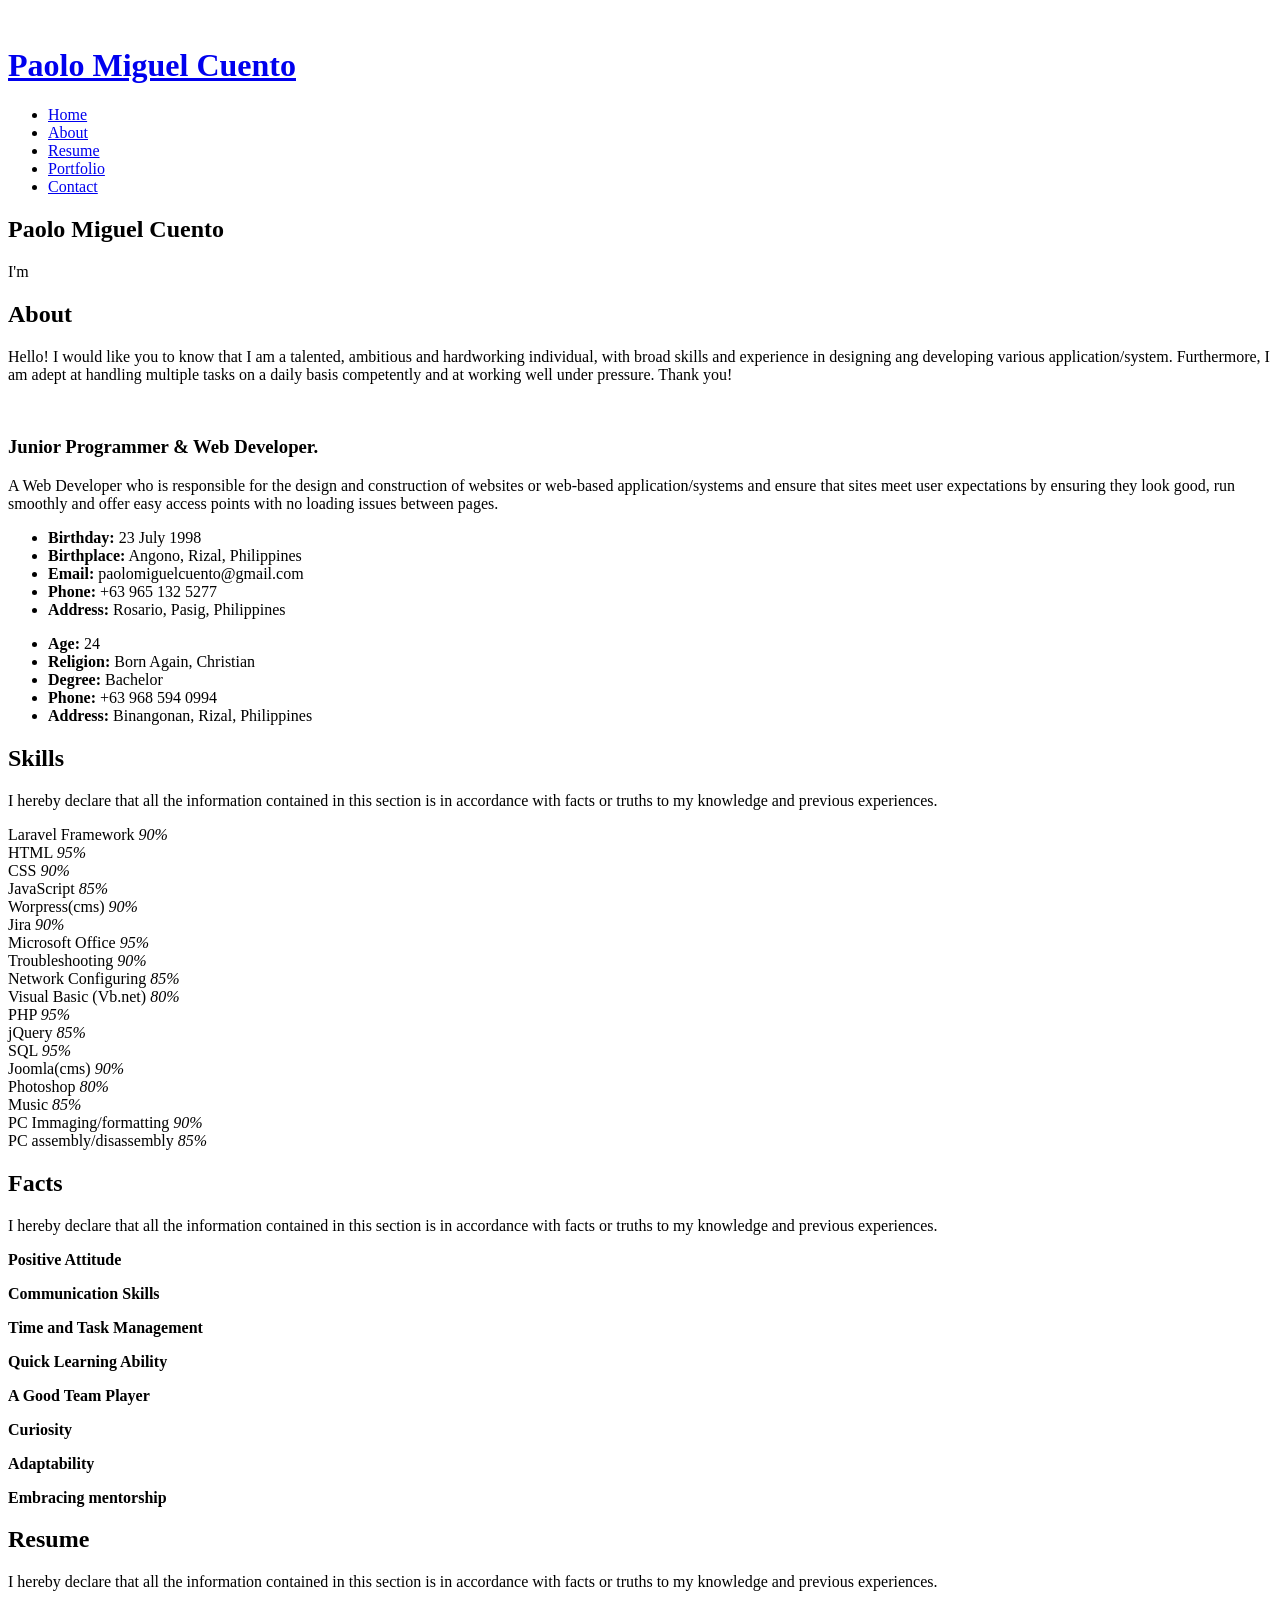
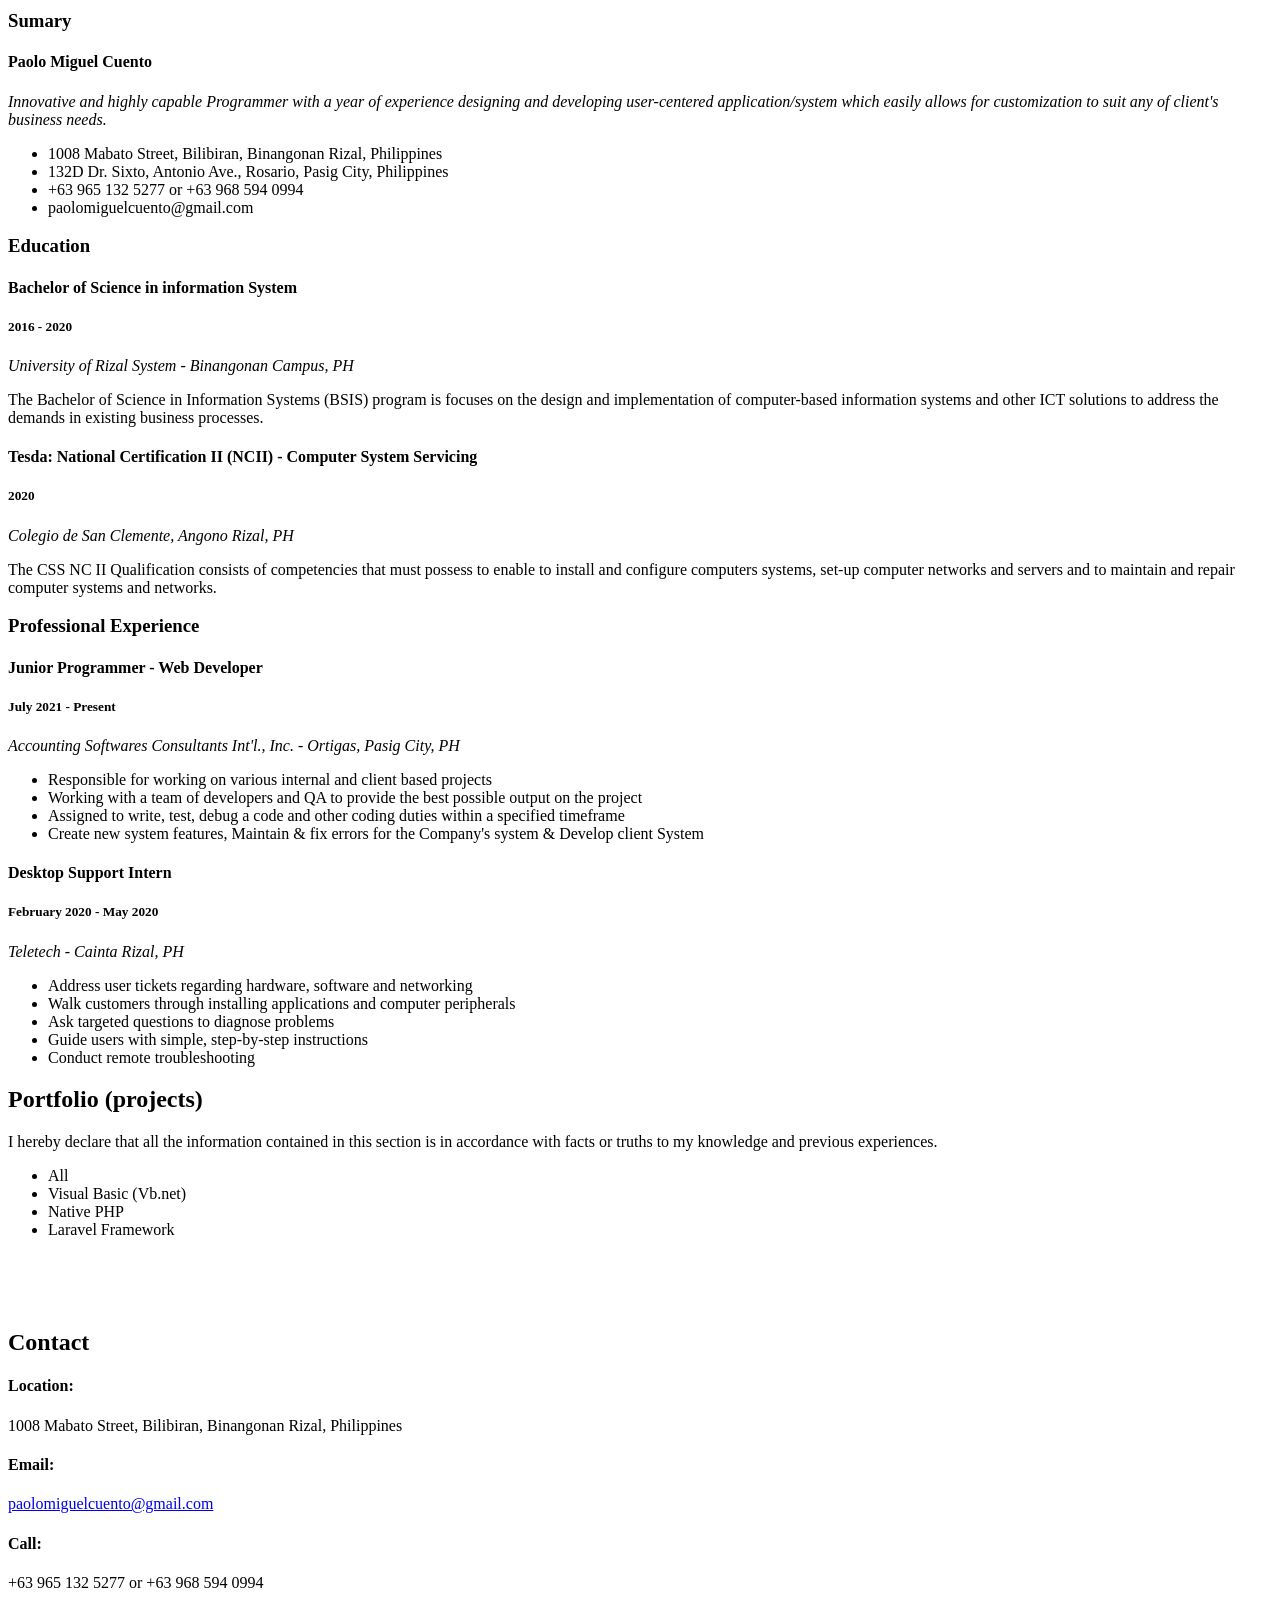
==== index.html @ 423ee40d "Add files via upload initial" ====
<!DOCTYPE html>
<html lang="en">

<head>
  <meta charset="utf-8">
  <meta content="width=device-width, initial-scale=1.0" name="viewport">

  <title>My Portfolio - PMSC</title>
  <meta content="" name="description">
  <meta content="" name="keywords">

  <!-- Favicons -->
  <link href="assets/img/PMicon.png" rel="icon">
  <link href="assets/img/PMicon.png" rel="apple-touch-icon">

  <!-- Google Fonts -->
  <link href="https://fonts.googleapis.com/css?family=Open+Sans:300,300i,400,400i,600,600i,700,700i|Raleway:300,300i,400,400i,500,500i,600,600i,700,700i|Poppins:300,300i,400,400i,500,500i,600,600i,700,700i" rel="stylesheet">

  <!-- Vendor CSS Files -->
  <link href="assets/vendor/aos/aos.css" rel="stylesheet">
  <link href="assets/vendor/bootstrap/css/bootstrap.min.css" rel="stylesheet">
  <link href="assets/vendor/bootstrap-icons/bootstrap-icons.css" rel="stylesheet">
  <link href="assets/vendor/boxicons/css/boxicons.min.css" rel="stylesheet">
  <link href="assets/vendor/glightbox/css/glightbox.min.css" rel="stylesheet">
  <link href="assets/vendor/swiper/swiper-bundle.min.css" rel="stylesheet">

  <!-- Template Main CSS File -->
  <link href="assets/css/style.css" rel="stylesheet">

  <!-- =======================================================
  * Template Name: iPortfolio - v3.8.0
  * Template URL: https://bootstrapmade.com/iportfolio-bootstrap-portfolio-websites-template/
  * Author: BootstrapMade.com
  * License: https://bootstrapmade.com/license/
  ======================================================== -->
</head>

<body>

  <!-- ======= Mobile nav toggle button ======= -->
  <i class="bi bi-list mobile-nav-toggle d-xl-none"></i>

  <!-- ======= Header ======= -->
  <header id="header">
    <div class="d-flex flex-column">

      <div class="profile">
        <img src="assets/img/Me.jpeg" alt="" class="img-fluid rounded-circle">
        <h1 class="text-light"><a href="index.html">Paolo Miguel Cuento</a></h1>
        <div class="social-links mt-3 text-center">
          <a href="https://twitter.com/SirMigzs" target="_blank" class="twitter"><i class="bx bxl-twitter"></i></a>
          <a href="https://www.facebook.com/paolomiguel.cuento.1/" target="_blank" class="facebook"><i class="bx bxl-facebook"></i></a>
          <a href="https://www.instagram.com/paolo.cuento/" target="_blank" class="instagram"><i class="bx bxl-instagram"></i></a>
          <a href="https://join.skype.com/invite/vRkHDCwl1y1i" target="_blank" class="google-plus"><i class="bx bxl-skype"></i></a>
          <a href="https://www.linkedin.com/in/paolo-miguel-cuento-389635245" target="_blank" class="linkedin"><i class="bx bxl-linkedin"></i></a>
        </div>
      </div>

      <nav id="navbar" class="nav-menu navbar">
        <ul>
          <li><a href="#hero" class="nav-link scrollto active"><i class="bx bx-home"></i> <span>Home</span></a></li>
          <li><a href="#about" class="nav-link scrollto"><i class="bx bx-user"></i> <span>About</span></a></li>
          <li><a href="#resume" class="nav-link scrollto"><i class="bx bx-file-blank"></i> <span>Resume</span></a></li>
          <li><a href="#portfolio" class="nav-link scrollto"><i class="bx bx-book-content"></i> <span>Portfolio</span></a></li>
          <!-- <li><a href="#services" class="nav-link scrollto"><i class="bx bx-server"></i> <span>Services</span></a></li> -->
          <li><a href="#contact" class="nav-link scrollto"><i class="bx bx-envelope"></i> <span>Contact</span></a></li>
        </ul>
      </nav><!-- .nav-menu -->
    </div>
  </header><!-- End Header -->

  <!-- ======= Hero Section ======= -->
  <section id="hero" class="d-flex flex-column justify-content-center align-items-center">
    <div class="hero-container" data-aos="fade-in">
      <h1>Paolo Miguel Cuento</h1>
      <p>I'm <span class="typed" data-typed-items="Junior Programmer, Designer, Front-end Developer, Back-end Developer, Musician"></span></p>
    </div>
  </section><!-- End Hero -->

  <main id="main">

    <!-- ======= About Section ======= -->
    <section id="about" class="about">
      <div class="container">

        <div class="section-title">
          <h2>About</h2>
          <p> Hello! I would like you to know that I am a talented, ambitious and hardworking individual, with broad skills and experience in designing ang developing various application/system. Furthermore, I am adept at handling multiple tasks on a daily basis competently and at working well under pressure. Thank you!</p>
        </div>

        <div class="row">
          <div class="col-lg-4" data-aos="fade-right">
            <img src="assets/img/Me.jpeg" class="img-fluid" alt="">
          </div>
          <div class="col-lg-8 pt-4 pt-lg-0 content" data-aos="fade-left">
            <h3>Junior Programmer &amp; Web Developer.</h3>
            <p class="fst-italic">
              A Web Developer who is responsible for the design and construction of websites or web-based application/systems and ensure that sites meet user expectations by ensuring they look good, run smoothly and offer easy access points with no loading issues between pages.
            </p>
            <div class="row">
              <div class="col-lg-6">
                <ul>
                  <li><i class="bi bi-chevron-right"></i> <strong>Birthday:</strong> <span>23 July 1998</span></li>
                  <li><i class="bi bi-chevron-right"></i> <strong>Birthplace:</strong> <span>Angono, Rizal, Philippines</span></li>
                  <li><i class="bi bi-chevron-right"></i> <strong>Email:</strong> <span>paolomiguelcuento@gmail.com</span></li>
                  <li><i class="bi bi-chevron-right"></i> <strong>Phone:</strong> <span>+63 965 132 5277</span></li>
                  <li><i class="bi bi-chevron-right"></i> <strong>Address:</strong> <span>Rosario, Pasig, Philippines</span></li>
                </ul>
              </div>
              <div class="col-lg-6">
                <ul>
                  <li><i class="bi bi-chevron-right"></i> <strong>Age:</strong> <span>24</span></li>
                  <li><i class="bi bi-chevron-right"></i> <strong>Religion:</strong> <span>Born Again, Christian</span></li>
                  <li><i class="bi bi-chevron-right"></i> <strong>Degree:</strong> <span>Bachelor</span></li>
                  <li><i class="bi bi-chevron-right"></i> <strong>Phone:</strong> <span>+63 968 594 0994</span></li>
                  <li><i class="bi bi-chevron-right"></i> <strong>Address:</strong> <span>Binangonan, Rizal, Philippines</span></li>
                </ul>
              </div>
            </div>

          </div>
        </div>

      </div>
    </section><!-- End About Section -->

    <!-- ======= Skills Section ======= -->
    <section id="skills" class="skills section-bg">
      <div class="container">

        <div class="section-title">
          <h2>Skills</h2>
          <p>I hereby declare that all the information contained in this section is in accordance with facts or truths to my knowledge and previous experiences.</p>
        </div>

        <div class="row skills-content">

          <div class="col-lg-6" data-aos="fade-up">
            
            <div class="progress">
              <span class="skill">Laravel Framework <i class="val">90%</i></span>
              <div class="progress-bar-wrap">
                <div class="progress-bar" role="progressbar" aria-valuenow="90" aria-valuemin="0" aria-valuemax="100"></div>
              </div>
            </div>

            <div class="progress">
              <span class="skill">HTML <i class="val">95%</i></span>
              <div class="progress-bar-wrap">
                <div class="progress-bar" role="progressbar" aria-valuenow="95" aria-valuemin="0" aria-valuemax="100"></div>
              </div>
            </div>

            <div class="progress">
              <span class="skill">CSS <i class="val">90%</i></span>
              <div class="progress-bar-wrap">
                <div class="progress-bar" role="progressbar" aria-valuenow="90" aria-valuemin="0" aria-valuemax="100"></div>
              </div>
            </div>

            <div class="progress">
              <span class="skill">JavaScript <i class="val">85%</i></span>
              <div class="progress-bar-wrap">
                <div class="progress-bar" role="progressbar" aria-valuenow="85" aria-valuemin="0" aria-valuemax="100"></div>
              </div>
            </div>

            <div class="progress">
              <span class="skill">Worpress(cms) <i class="val">90%</i></span>
              <div class="progress-bar-wrap">
                <div class="progress-bar" role="progressbar" aria-valuenow="90" aria-valuemin="0" aria-valuemax="100"></div>
              </div>
            </div>

            <div class="progress">
              <span class="skill">Jira <i class="val">90%</i></span>
              <div class="progress-bar-wrap">
                <div class="progress-bar" role="progressbar" aria-valuenow="90" aria-valuemin="0" aria-valuemax="100"></div>
              </div>
            </div>

            <div class="progress">
              <span class="skill">Microsoft Office <i class="val">95%</i></span>
              <div class="progress-bar-wrap">
                <div class="progress-bar" role="progressbar" aria-valuenow="95" aria-valuemin="0" aria-valuemax="100"></div>
              </div>
            </div>

            <div class="progress">
              <span class="skill">Troubleshooting <i class="val">90%</i></span>
              <div class="progress-bar-wrap">
                <div class="progress-bar" role="progressbar" aria-valuenow="90" aria-valuemin="0" aria-valuemax="100"></div>
              </div>
            </div>

            <div class="progress">
              <span class="skill">Network Configuring <i class="val">85%</i></span>
              <div class="progress-bar-wrap">
                <div class="progress-bar" role="progressbar" aria-valuenow="85" aria-valuemin="0" aria-valuemax="100"></div>
              </div>
            </div>

          </div>

          <div class="col-lg-6" data-aos="fade-up" data-aos-delay="100">
            
            <div class="progress">
              <span class="skill">Visual Basic (Vb.net) <i class="val">80%</i></span>
              <div class="progress-bar-wrap">
                <div class="progress-bar" role="progressbar" aria-valuenow="80" aria-valuemin="0" aria-valuemax="100"></div>
              </div>
            </div>

            <div class="progress">
              <span class="skill">PHP <i class="val">95%</i></span>
              <div class="progress-bar-wrap">
                <div class="progress-bar" role="progressbar" aria-valuenow="95" aria-valuemin="0" aria-valuemax="100"></div>
              </div>
            </div>

            <div class="progress">
              <span class="skill">jQuery <i class="val">85%</i></span>
              <div class="progress-bar-wrap">
                <div class="progress-bar" role="progressbar" aria-valuenow="85" aria-valuemin="0" aria-valuemax="100"></div>
              </div>
            </div>

            <div class="progress">
              <span class="skill">SQL <i class="val">95%</i></span>
              <div class="progress-bar-wrap">
                <div class="progress-bar" role="progressbar" aria-valuenow="95" aria-valuemin="0" aria-valuemax="100"></div>
              </div>
            </div>

            <div class="progress">
              <span class="skill">Joomla(cms) <i class="val">90%</i></span>
              <div class="progress-bar-wrap">
                <div class="progress-bar" role="progressbar" aria-valuenow="90" aria-valuemin="0" aria-valuemax="100"></div>
              </div>
            </div>

            <div class="progress">
              <span class="skill">Photoshop <i class="val">80%</i></span>
              <div class="progress-bar-wrap">
                <div class="progress-bar" role="progressbar" aria-valuenow="80" aria-valuemin="0" aria-valuemax="100"></div>
              </div>
            </div>

            <div class="progress">
              <span class="skill">Music <i class="val">85%</i></span>
              <div class="progress-bar-wrap">
                <div class="progress-bar" role="progressbar" aria-valuenow="85" aria-valuemin="0" aria-valuemax="100"></div>
              </div>
            </div>

            <div class="progress">
              <span class="skill">PC Immaging/formatting <i class="val">90%</i></span>
              <div class="progress-bar-wrap">
                <div class="progress-bar" role="progressbar" aria-valuenow="90" aria-valuemin="0" aria-valuemax="100"></div>
              </div>
            </div>

            <div class="progress">
              <span class="skill">PC assembly/disassembly <i class="val">85%</i></span>
              <div class="progress-bar-wrap">
                <div class="progress-bar" role="progressbar" aria-valuenow="85" aria-valuemin="0" aria-valuemax="100"></div>
              </div>
            </div>

          </div>

        </div>

      </div>
    </section><!-- End Skills Section -->


        <!-- ======= Facts Section ======= -->
        <section id="facts" class="facts">
          <div class="container">
    
            <div class="section-title">
              <h2>Facts</h2>
              <p>I hereby declare that all the information contained in this section is in accordance with facts or truths to my knowledge and previous experiences.</p>
            </div>
    
            <div class="row no-gutters">
    
              <div class="col-lg-3 col-md-6 d-md-flex align-items-md-stretch" data-aos="fade-up">
                <div class="count-box">
                  <i class="bi bi-emoji-smile"></i>
                  <span data-purecounter-start="0" data-purecounter-end="232" data-purecounter-duration="1" class="purecounter"></span>
                  <p><strong>Positive Attitude</strong></p>
                </div>
              </div>

              <div class="col-lg-3 col-md-6 d-md-flex align-items-md-stretch" data-aos="fade-up">
                <div class="count-box">
                  <i class="bi bi-emoji-smile"></i>
                  <span data-purecounter-start="0" data-purecounter-end="232" data-purecounter-duration="1" class="purecounter"></span>
                  <p><strong>Communication Skills</strong></p>
                </div>
              </div>
  
            <div class="col-lg-3 col-md-6 d-md-flex align-items-md-stretch" data-aos="fade-up">
              <div class="count-box">
                <i class="bi bi-emoji-smile"></i>
                <span data-purecounter-start="0" data-purecounter-end="232" data-purecounter-duration="1" class="purecounter"></span>
                <p><strong>Time and Task Management</strong></p>
              </div>
            </div>

            <div class="col-lg-3 col-md-6 d-md-flex align-items-md-stretch" data-aos="fade-up">
              <div class="count-box">
                <i class="bi bi-emoji-smile"></i>
                <span data-purecounter-start="0" data-purecounter-end="232" data-purecounter-duration="1" class="purecounter"></span>
                <p><strong>Quick Learning Ability</strong></p>
              </div>
            </div>

            <div class="col-lg-3 col-md-6 d-md-flex align-items-md-stretch" data-aos="fade-up">
              <div class="count-box">
                <i class="bi bi-emoji-smile"></i>
                <span data-purecounter-start="0" data-purecounter-end="232" data-purecounter-duration="1" class="purecounter"></span>
                <p><strong>A Good Team Player</strong></p>
              </div>
            </div>

            <div class="col-lg-3 col-md-6 d-md-flex align-items-md-stretch" data-aos="fade-up">
              <div class="count-box">
                <i class="bi bi-emoji-smile"></i>
                <span data-purecounter-start="0" data-purecounter-end="232" data-purecounter-duration="1" class="purecounter"></span>
                <p><strong>Curiosity</strong></p>
              </div>
            </div>

            <div class="col-lg-3 col-md-6 d-md-flex align-items-md-stretch" data-aos="fade-up">
              <div class="count-box">
                <i class="bi bi-emoji-smile"></i>
                <span data-purecounter-start="0" data-purecounter-end="232" data-purecounter-duration="1" class="purecounter"></span>
                <p><strong>Adaptability</strong></p>
              </div>
            </div>

            <div class="col-lg-3 col-md-6 d-md-flex align-items-md-stretch" data-aos="fade-up">
              <div class="count-box">
                <i class="bi bi-emoji-smile"></i>
                <span data-purecounter-start="0" data-purecounter-end="232" data-purecounter-duration="1" class="purecounter"></span>
                <p><strong>Embracing mentorship</strong></p>
              </div>
            </div>

            </div>
    
          </div>
        </section><!-- End Facts Section -->

    <!-- ======= Resume Section ======= -->
    <section id="resume" class="resume">
      <div class="container">

        <div class="section-title">
          <h2>Resume</h2>
          <p>I hereby declare that all the information contained in this section is in accordance with facts or truths to my knowledge and previous experiences.</p>
        </div>

        <div class="row">
          <div class="col-lg-6" data-aos="fade-up">
            <h3 class="resume-title">Sumary</h3>
            <div class="resume-item pb-0">
              <h4>Paolo Miguel Cuento</h4>
              <p><em>Innovative and highly capable Programmer with a year of experience designing and developing user-centered application/system which easily allows for customization to suit any of client's business needs.</em></p>
              <ul>
                <li>1008 Mabato Street, Bilibiran, Binangonan Rizal, Philippines</li>
                <li>132D Dr. Sixto, Antonio Ave., Rosario, Pasig City, Philippines</li>
                <li>+63 965 132 5277 or +63 968 594 0994</li>
                <li>paolomiguelcuento@gmail.com</li>
              </ul>
            </div>

            <h3 class="resume-title">Education</h3>
            <div class="resume-item">
              <h4>Bachelor of Science in information System</h4>
              <h5>2016 - 2020</h5>
              <p><em>University of Rizal System - Binangonan Campus, PH</em></p>
              <p>The Bachelor of Science in Information Systems (BSIS) program is focuses on the design and implementation of computer-based information systems and other ICT solutions to address the demands in existing business processes.</p>
            </div>
            <div class="resume-item">
              <h4>Tesda: National Certification II (NCII) - Computer System Servicing</h4>
              <h5>2020</h5>
              <p><em>Colegio de San Clemente, Angono Rizal, PH</em></p>
              <p>The CSS NC II Qualification consists of competencies that must possess to enable to install and configure computers systems, set-up computer networks and servers and to maintain and repair computer systems and networks.</p>
            </div>
          </div>
          <div class="col-lg-6" data-aos="fade-up" data-aos-delay="100">
            <h3 class="resume-title">Professional Experience</h3>
            <div class="resume-item">
              <h4>Junior Programmer - Web Developer</h4>
              <h5>July 2021 - Present</h5>
              <p><em>Accounting Softwares Consultants Int'l., Inc. - Ortigas, Pasig City, PH </em></p>
              <ul>
                <li>Responsible for working on various internal and client based projects</li>
                <li>Working with a team of developers and QA to provide the best possible output on the project</li>
                <li>Assigned to write, test, debug a code and other coding duties within a specified timeframe</li>
                <li>Create new system features, Maintain & fix errors for the Company's system & Develop client System</li>
              </ul>
            </div>
            <div class="resume-item">
              <h4>Desktop Support Intern</h4>
              <h5>February 2020 - May 2020</h5>
              <p><em>Teletech - Cainta Rizal, PH</em></p>
              <ul>
                <li>Address user tickets regarding hardware, software and networking</li>
                <li>Walk customers through installing applications and computer peripherals</li>
                <li>Ask targeted questions to diagnose problems</li>
                <li>Guide users with simple, step-by-step instructions</li>
                <li>Conduct remote troubleshooting</li>
              </ul>
            </div>
          </div>
        </div>

      </div>
    </section><!-- End Resume Section -->

    <!-- ======= Portfolio Section ======= -->
    <section id="portfolio" class="portfolio section-bg">
      <div class="container">

        <div class="section-title">
          <h2>Portfolio (projects)</h2>
          <p>I hereby declare that all the information contained in this section is in accordance with facts or truths to my knowledge and previous experiences.</p>
        </div>

        <div class="row" data-aos="fade-up">
          <div class="col-lg-12 d-flex justify-content-center">
            <ul id="portfolio-flters">
              <li data-filter="*" class="filter-active">All</li>
              <li data-filter=".filter-vb">Visual Basic (Vb.net)</li>
              <li data-filter=".filter-php">Native PHP</li>
              <li data-filter=".filter-laravel">Laravel Framework</li>
            </ul>
          </div>
        </div>

        <div class="row portfolio-container" data-aos="fade-up" data-aos-delay="100">

          <div class="col-lg-4 col-md-6 portfolio-item filter-vb">
            <div class="portfolio-wrap">
              <img src="assets/img/lms/login.png" class="img-fluid" alt="">
              <div class="portfolio-links">
                <a href="assets/img/lms/login.png" data-gallery="portfolioGallery" class="portfolio-lightbox" title="Library Management System - login form"><i class="bx bx-plus"></i></a>
                <a href="portfolio-details-vb.html" title="More Details"><i class="bx bx-link"></i></a>
              </div>
            </div>
          </div>

          <div class="col-lg-4 col-md-6 portfolio-item filter-php">
            <div class="portfolio-wrap">
              <img src="assets/img/research/login.png" class="img-fluid" alt="">
              <div class="portfolio-links">
                <a href="assets/img/research/login.png" data-gallery="portfolioGallery" class="portfolio-lightbox" title="Research Management System - login form"><i class="bx bx-plus"></i></a>
                <a href="portfolio-details-php.html" title="More Details"><i class="bx bx-link"></i></a>
              </div>
            </div>
          </div>

          <div class="col-lg-4 col-md-6 portfolio-item filter-laravel">
            <div class="portfolio-wrap">
              <img src="assets/img/brm/login.png" class="img-fluid" alt="">
              <div class="portfolio-links">
                <a href="assets/img/brm/login.png" data-gallery="portfolioGallery" class="portfolio-lightbox" title="Business Resource Manager- login form"><i class="bx bx-plus"></i></a>
                <a href="portfolio-details-larav.html" title="More Details"><i class="bx bx-link"></i></a>
              </div>
            </div>
          </div>


        </div>

      </div>
    </section><!-- End Portfolio Section -->

    <!-- ======= Testimonials Section ======= -->
    <!-- <section id="testimonials" class="testimonials section-bg">
      <div class="container">

        <div class="section-title">
          <h2>Testimonials</h2>
          <p>Magnam dolores commodi suscipit. Necessitatibus eius consequatur ex aliquid fuga eum quidem. Sit sint consectetur velit. Quisquam quos quisquam cupiditate. Et nemo qui impedit suscipit alias ea. Quia fugiat sit in iste officiis commodi quidem hic quas.</p>
        </div>

        <div class="testimonials-slider swiper" data-aos="fade-up" data-aos-delay="100">
          <div class="swiper-wrapper">

            <div class="swiper-slide">
              <div class="testimonial-item" data-aos="fade-up">
                <p>
                  <i class="bx bxs-quote-alt-left quote-icon-left"></i>
                  Proin iaculis purus consequat sem cure digni ssim donec porttitora entum suscipit rhoncus. Accusantium quam, ultricies eget id, aliquam eget nibh et. Maecen aliquam, risus at semper.
                  <i class="bx bxs-quote-alt-right quote-icon-right"></i>
                </p>
                <img src="assets/img/testimonials/testimonials-1.jpg" class="testimonial-img" alt="">
                <h3>Saul Goodman</h3>
                <h4>Ceo &amp; Founder</h4>
              </div>
            </div>

            <div class="swiper-slide">
              <div class="testimonial-item" data-aos="fade-up" data-aos-delay="100">
                <p>
                  <i class="bx bxs-quote-alt-left quote-icon-left"></i>
                  Export tempor illum tamen malis malis eram quae irure esse labore quem cillum quid cillum eram malis quorum velit fore eram velit sunt aliqua noster fugiat irure amet legam anim culpa.
                  <i class="bx bxs-quote-alt-right quote-icon-right"></i>
                </p>
                <img src="assets/img/testimonials/testimonials-2.jpg" class="testimonial-img" alt="">
                <h3>Sara Wilsson</h3>
                <h4>Designer</h4>
              </div>
            </div>

            <div class="swiper-slide">
              <div class="testimonial-item" data-aos="fade-up" data-aos-delay="200">
                <p>
                  <i class="bx bxs-quote-alt-left quote-icon-left"></i>
                  Enim nisi quem export duis labore cillum quae magna enim sint quorum nulla quem veniam duis minim tempor labore quem eram duis noster aute amet eram fore quis sint minim.
                  <i class="bx bxs-quote-alt-right quote-icon-right"></i>
                </p>
                <img src="assets/img/testimonials/testimonials-3.jpg" class="testimonial-img" alt="">
                <h3>Jena Karlis</h3>
                <h4>Store Owner</h4>
              </div>
            </div>

            <div class="swiper-slide">
              <div class="testimonial-item" data-aos="fade-up" data-aos-delay="300">
                <p>
                  <i class="bx bxs-quote-alt-left quote-icon-left"></i>
                  Fugiat enim eram quae cillum dolore dolor amet nulla culpa multos export minim fugiat minim velit minim dolor enim duis veniam ipsum anim magna sunt elit fore quem dolore labore illum veniam.
                  <i class="bx bxs-quote-alt-right quote-icon-right"></i>
                </p>
                <img src="assets/img/testimonials/testimonials-4.jpg" class="testimonial-img" alt="">
                <h3>Matt Brandon</h3>
                <h4>Freelancer</h4>
              </div>
            </div>

            <div class="swiper-slide">
              <div class="testimonial-item" data-aos="fade-up" data-aos-delay="400">
                <p>
                  <i class="bx bxs-quote-alt-left quote-icon-left"></i>
                  Quis quorum aliqua sint quem legam fore sunt eram irure aliqua veniam tempor noster veniam enim culpa labore duis sunt culpa nulla illum cillum fugiat legam esse veniam culpa fore nisi cillum quid.
                  <i class="bx bxs-quote-alt-right quote-icon-right"></i>
                </p>
                <img src="assets/img/testimonials/testimonials-5.jpg" class="testimonial-img" alt="">
                <h3>John Larson</h3>
                <h4>Entrepreneur</h4>
              </div>
            </div>

          </div>
          <div class="swiper-pagination"></div>
        </div>

      </div>
    </section> -->
    <!-- End Testimonials Section -->

    <!-- ======= Contact Section ======= -->
    <section id="contact" class="contact">
      <div class="container">

        <div class="section-title">
          <h2>Contact</h2>
        </div>

        <div class="row" data-aos="fade-in">

          <div class="col-lg-5 d-flex align-items-stretch">
            <div class="info">
              <div class="address">
                <i class="bi bi-geo-alt"></i>
                <h4>Location:</h4>
                <p>1008 Mabato Street, Bilibiran, Binangonan Rizal, Philippines</p>
              </div>

              <div class="email">
                <i class="bi bi-envelope"></i>
                <h4>Email:</h4>
                <a href="https://mail.google.com/mail/?view=cm&fs=1&tf=1&to=paolomiguelcuento@gmail.com" target="_blank"><p title="click to send email">paolomiguelcuento@gmail.com</p></a>
              </div>

              <div class="phone">
                <i class="bi bi-phone"></i>
                <h4>Call:</h4>
                <p>+63 965 132 5277 or +63 968 594 0994</p>
              </div>

            </div>

          </div>

          <div class="col-lg-7 mt-5 mt-lg-0 d-flex align-items-stretch">
            <form action="forms/contact.php" method="post" role="form" class="php-email-form">
             <iframe src="https://www.google.com/maps/embed?pb=!1m18!1m12!1m3!1d3862.8079397875795!2d121.1729028151402!3d14.495712255888236!2m3!1f0!2f0!3f0!3m2!1i1024!2i768!4f13.1!3m3!1m2!1s0x3397c3fc241da255%3A0x3df92620c29bb31b!2sElgo%20Glass%20And%20Aluminum%20Supply!5e0!3m2!1sen!2sph!4v1658396417100!5m2!1sen!2sph" width="600" height="450" style="border:0; width: 100%; height: 290px;" allowfullscreen="" loading="lazy" referrerpolicy="no-referrer-when-downgrade"></iframe>
             <!-- <div class="row">
                <div class="form-group col-md-6">
                  <label for="name">Your Name</label>
                  <input type="text" name="name" class="form-control" id="name" required>
                </div>
                <div class="form-group col-md-6">
                  <label for="name">Your Email</label>
                  <input type="email" class="form-control" name="email" id="email" required>
                </div>
              </div>
              <div class="form-group">
                <label for="name">Subject</label>
                <input type="text" class="form-control" name="subject" id="subject" required>
              </div>
              <div class="form-group">
                <label for="name">Message</label>
                <textarea class="form-control" name="message" rows="10" required></textarea>
              </div>
              <div class="my-3">
                <div class="loading">Loading</div>
                <div class="error-message"></div>
                <div class="sent-message">Your message has been sent. Thank you!</div>
              </div>
              <div class="text-center"><button type="submit">Send Message</button></div> -->
            </form>
          </div>

        </div>

      </div>
    </section><!-- End Contact Section -->

  </main><!-- End #main -->

  <!-- ======= Footer ======= -->

  <!-- End  Footer -->

  <a href="#" class="back-to-top d-flex align-items-center justify-content-center"><i class="bi bi-arrow-up-short"></i></a>

  <!-- Vendor JS Files -->
  <script src="assets/vendor/purecounter/purecounter_vanilla.js"></script>
  <script src="assets/vendor/aos/aos.js"></script>
  <script src="assets/vendor/bootstrap/js/bootstrap.bundle.min.js"></script>
  <script src="assets/vendor/glightbox/js/glightbox.min.js"></script>
  <script src="assets/vendor/isotope-layout/isotope.pkgd.min.js"></script>
  <script src="assets/vendor/swiper/swiper-bundle.min.js"></script>
  <script src="assets/vendor/typed.js/typed.min.js"></script>
  <script src="assets/vendor/waypoints/noframework.waypoints.js"></script>
  <script src="assets/vendor/php-email-form/validate.js"></script>

  <!-- Template Main JS File -->
  <script src="assets/js/main.js"></script>

</body>

</html>
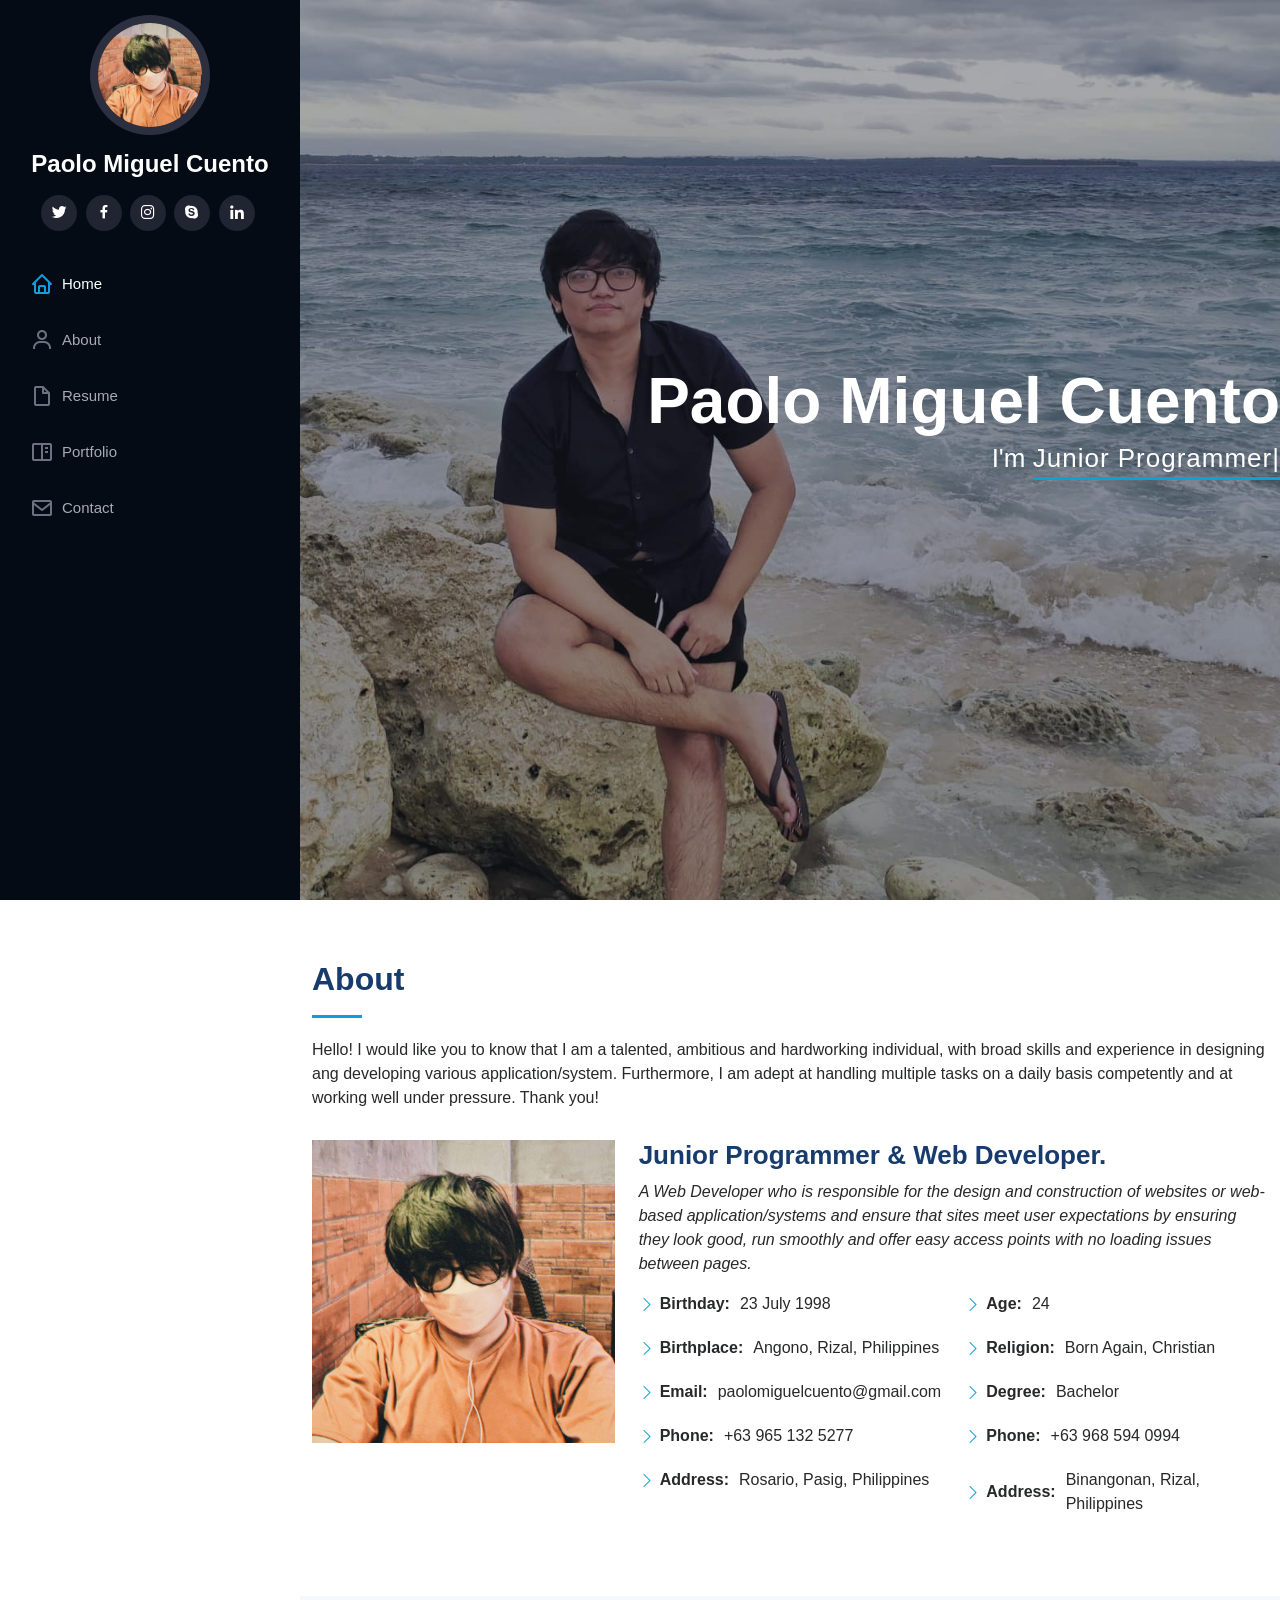
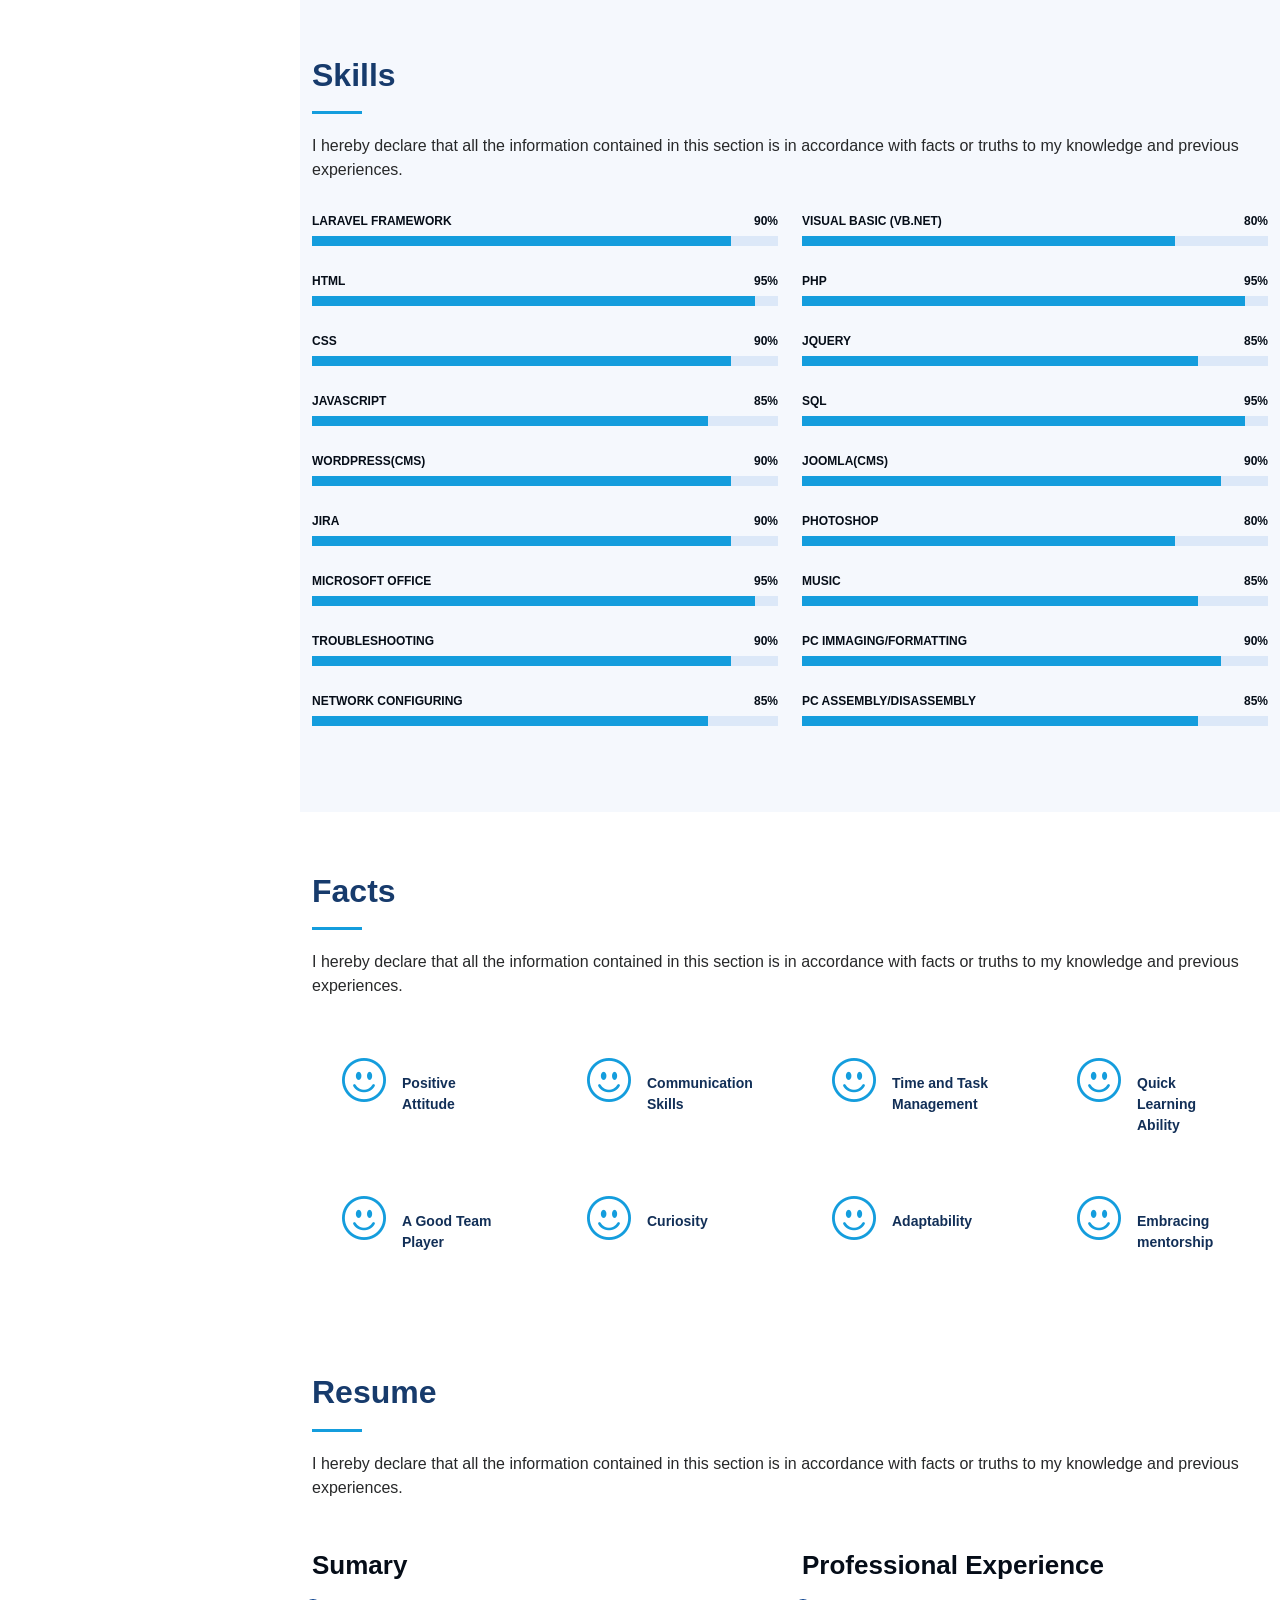
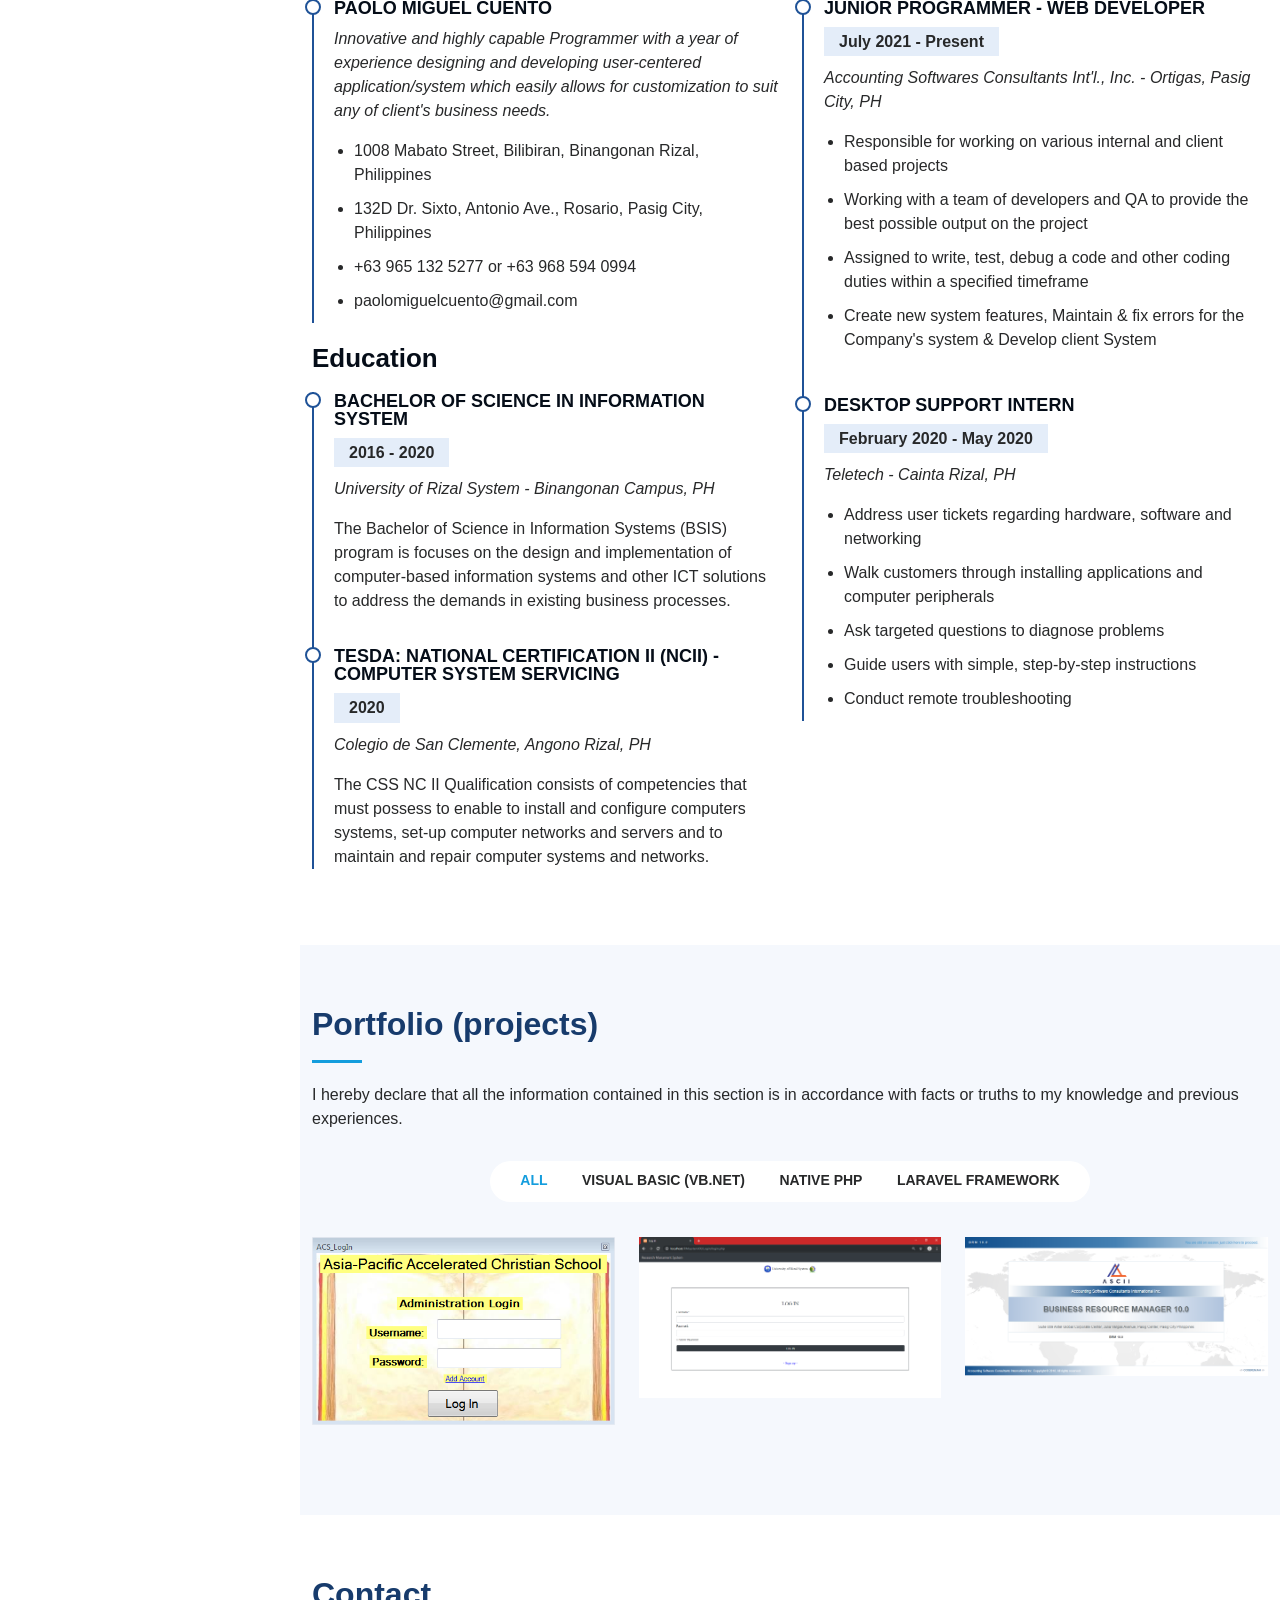
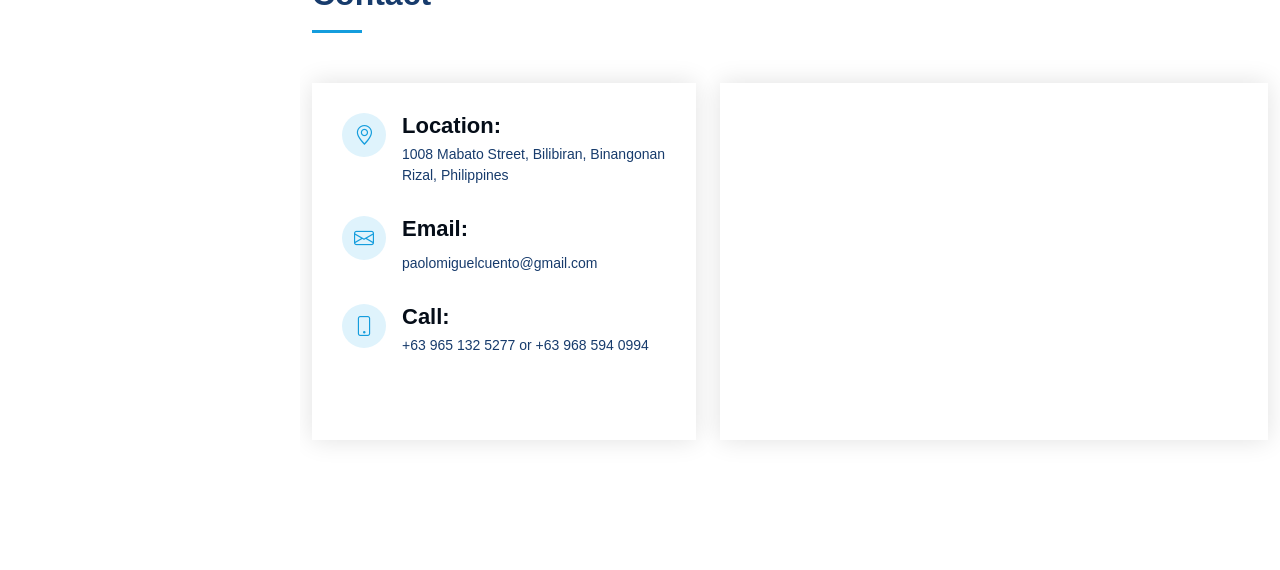
==== commit cbdb4687: "Update index.html k" ====
--- a/index.html
+++ b/index.html
@@ -166,7 +166,7 @@
             </div>
 
             <div class="progress">
-              <span class="skill">Worpress(cms) <i class="val">90%</i></span>
+              <span class="skill">Wordpress(cms) <i class="val">90%</i></span>
               <div class="progress-bar-wrap">
                 <div class="progress-bar" role="progressbar" aria-valuenow="90" aria-valuemin="0" aria-valuemax="100"></div>
               </div>
@@ -659,4 +659,4 @@
 
 </body>
 
-</html>+</html>
--- a/assets/css/style.css
+++ b/assets/css/style.css
@@ -0,0 +1,1107 @@
+/**
+* Template Name: iPortfolio - v3.8.0
+* Template URL: https://bootstrapmade.com/iportfolio-bootstrap-portfolio-websites-template/
+* Author: BootstrapMade.com
+* License: https://bootstrapmade.com/license/
+*/ 
+ 
+/*--------------------------------------------------------------
+# General
+--------------------------------------------------------------*/
+body {
+  font-family: "Open Sans", sans-serif;
+  color: #272829;
+}
+
+a {
+  color: #149ddd;
+  text-decoration: none;
+}
+
+a:hover {
+  color: #37b3ed;
+  text-decoration: none;
+}
+
+h1,
+h2,
+h3,
+h4,
+h5,
+h6 {
+  font-family: "Raleway", sans-serif;
+}
+
+/*--------------------------------------------------------------
+# Back to top button
+--------------------------------------------------------------*/
+.back-to-top {
+  position: fixed;
+  visibility: hidden;
+  opacity: 0;
+  right: 15px;
+  bottom: 15px;
+  z-index: 996;
+  background: #149ddd;
+  width: 40px;
+  height: 40px;
+  border-radius: 50px;
+  transition: all 0.4s;
+}
+
+.back-to-top i {
+  font-size: 28px;
+  color: #fff;
+  line-height: 0;
+}
+
+.back-to-top:hover {
+  background: #2eafec;
+  color: #fff;
+}
+
+.back-to-top.active {
+  visibility: visible;
+  opacity: 1;
+}
+
+/*--------------------------------------------------------------
+# Header
+--------------------------------------------------------------*/
+#header {
+  position: fixed;
+  top: 0;
+  left: 0;
+  bottom: 0;
+  width: 300px;
+  transition: all ease-in-out 0.5s;
+  z-index: 9997;
+  transition: all 0.5s;
+  padding: 0 15px;
+  background: #040b14;
+  overflow-y: auto;
+}
+
+#header .profile img {
+  margin: 15px auto;
+  display: block;
+  width: 120px;
+  border: 8px solid #2c2f3f;
+}
+
+#header .profile h1 {
+  font-size: 24px;
+  margin: 0;
+  padding: 0;
+  font-weight: 600;
+  -moz-text-align-last: center;
+  text-align-last: center;
+  font-family: "Poppins", sans-serif;
+}
+
+#header .profile h1 a,
+#header .profile h1 a:hover {
+  color: #fff;
+  text-decoration: none;
+}
+
+#header .profile .social-links a {
+  font-size: 18px;
+  display: inline-block;
+  background: #212431;
+  color: #fff;
+  line-height: 1;
+  padding: 8px 0;
+  margin-right: 4px;
+  border-radius: 50%;
+  text-align: center;
+  width: 36px;
+  height: 36px;
+  transition: 0.3s;
+}
+
+#header .profile .social-links a:hover {
+  background: #149ddd;
+  color: #fff;
+  text-decoration: none;
+}
+
+#main {
+  margin-left: 300px;
+}
+
+@media (max-width: 1199px) {
+  #header {
+    left: -300px;
+  }
+
+  #main {
+    margin-left: 0;
+  }
+}
+
+/*--------------------------------------------------------------
+# Navigation Menu
+--------------------------------------------------------------*/
+/* Desktop Navigation */
+.nav-menu {
+  padding: 30px 0 0 0;
+}
+
+.nav-menu * {
+  margin: 0;
+  padding: 0;
+  list-style: none;
+}
+
+.nav-menu>ul>li {
+  position: relative;
+  white-space: nowrap;
+}
+
+.nav-menu a,
+.nav-menu a:focus {
+  display: flex;
+  align-items: center;
+  color: #a8a9b4;
+  padding: 12px 15px;
+  margin-bottom: 8px;
+  transition: 0.3s;
+  font-size: 15px;
+}
+
+.nav-menu a i,
+.nav-menu a:focus i {
+  font-size: 24px;
+  padding-right: 8px;
+  color: #6f7180;
+}
+
+.nav-menu a:hover,
+.nav-menu .active,
+.nav-menu .active:focus,
+.nav-menu li:hover>a {
+  text-decoration: none;
+  color: #fff;
+}
+
+.nav-menu a:hover i,
+.nav-menu .active i,
+.nav-menu .active:focus i,
+.nav-menu li:hover>a i {
+  color: #149ddd;
+}
+
+/* Mobile Navigation */
+.mobile-nav-toggle {
+  position: fixed;
+  right: 15px;
+  top: 15px;
+  z-index: 9998;
+  border: 0;
+  font-size: 24px;
+  transition: all 0.4s;
+  outline: none !important;
+  background-color: #149ddd;
+  color: #fff;
+  width: 40px;
+  height: 40px;
+  display: inline-flex;
+  align-items: center;
+  justify-content: center;
+  line-height: 0;
+  border-radius: 50px;
+  cursor: pointer;
+}
+
+.mobile-nav-active {
+  overflow: hidden;
+}
+
+.mobile-nav-active #header {
+  left: 0;
+}
+
+/*--------------------------------------------------------------
+# Hero Section
+--------------------------------------------------------------*/
+#hero {
+  width: 100%;
+  height: 100vh;
+  background: url("../img/Me2.jpeg") top center;
+  background-size: cover;
+}
+
+#hero:before {
+  content: "";
+  background: rgba(5, 13, 24, 0.3);
+  position: absolute;
+  bottom: 0;
+  top: 0;
+  left: 0;
+  right: 0;
+  z-index: 1;
+}
+
+#hero .hero-container {
+  position: relative;
+  z-index: 2;
+  min-width: 300px;
+  margin-left: auto; 
+  margin-right: 0;
+  text-align: right;
+}
+
+#hero h1 {
+  margin: 0 0 10px 0;
+  font-size: 64px;
+  font-weight: 700;
+  line-height: 56px;
+  color: #fff;
+}
+
+#hero p {
+  color: #fff;
+  margin-bottom: 50px;
+  font-size: 26px;
+  font-family: "Poppins", sans-serif;
+}
+
+#hero p span {
+  color: #fff;
+  padding-bottom: 4px;
+  letter-spacing: 1px;
+  border-bottom: 3px solid #149ddd;
+}
+
+@media (min-width: 1024px) {
+  #hero {
+    background-attachment: fixed;
+  }
+}
+
+@media (max-width: 768px) {
+  #hero h1 {
+    font-size: 28px;
+    line-height: 36px;
+  }
+
+  #hero h2 {
+    font-size: 18px;
+    line-height: 24px;
+    margin-bottom: 30px;
+  }
+}
+
+/*--------------------------------------------------------------
+# Sections General
+--------------------------------------------------------------*/
+section {
+  padding: 60px 0;
+  overflow: hidden;
+}
+
+.section-bg {
+  background: #f5f8fd;
+}
+
+.section-title {
+  padding-bottom: 30px;
+}
+
+.section-title h2 {
+  font-size: 32px;
+  font-weight: bold;
+  margin-bottom: 20px;
+  padding-bottom: 20px;
+  position: relative;
+  color: #173b6c;
+}
+
+.section-title h2::after {
+  content: "";
+  position: absolute;
+  display: block;
+  width: 50px;
+  height: 3px;
+  background: #149ddd;
+  bottom: 0;
+  left: 0;
+}
+
+.section-title p {
+  margin-bottom: 0;
+}
+
+/*--------------------------------------------------------------
+# About
+--------------------------------------------------------------*/
+.about .content h3 {
+  font-weight: 700;
+  font-size: 26px;
+  color: #173b6c;
+}
+
+.about .content ul {
+  list-style: none;
+  padding: 0;
+}
+
+.about .content ul li {
+  margin-bottom: 20px;
+  display: flex;
+  align-items: center;
+}
+
+.about .content ul strong {
+  margin-right: 10px;
+}
+
+.about .content ul i {
+  font-size: 16px;
+  margin-right: 5px;
+  color: #149ddd;
+  line-height: 0;
+}
+
+.about .content p:last-child {
+  margin-bottom: 0;
+}
+
+/*--------------------------------------------------------------
+# Facts
+--------------------------------------------------------------*/
+.facts {
+  padding-bottom: 30px;
+}
+
+.facts .count-box {
+  padding: 30px;
+  width: 100%;
+}
+
+.facts .count-box i {
+  display: block;
+  font-size: 44px;
+  color: #149ddd;
+  float: left;
+  line-height: 0;
+}
+
+.facts .count-box span {
+  font-size: 48px;
+  line-height: 40px;
+  display: block;
+  font-weight: 700;
+  color: #050d18;
+  margin-left: 60px;
+}
+
+.facts .count-box p {
+  padding: 15px 0 0 0;
+  margin: 0 0 0 60px;
+  font-family: "Raleway", sans-serif;
+  font-size: 14px;
+  color: #122f57;
+}
+
+.facts .count-box a {
+  font-weight: 600;
+  display: block;
+  margin-top: 20px;
+  color: #122f57;
+  font-size: 15px;
+  font-family: "Poppins", sans-serif;
+  transition: ease-in-out 0.3s;
+}
+
+.facts .count-box a:hover {
+  color: #1f5297;
+}
+
+/*--------------------------------------------------------------
+# Akills
+--------------------------------------------------------------*/
+.skills .progress {
+  height: 60px;
+  display: block;
+  background: none;
+  border-radius: 0;
+}
+
+.skills .progress .skill {
+  padding: 0;
+  margin: 0 0 6px 0;
+  text-transform: uppercase;
+  display: block;
+  font-weight: 600;
+  font-family: "Poppins", sans-serif;
+  color: #050d18;
+}
+
+.skills .progress .skill .val {
+  float: right;
+  font-style: normal;
+}
+
+.skills .progress-bar-wrap {
+  background: #dce8f8;
+  height: 10px;
+}
+
+.skills .progress-bar {
+  width: 1px;
+  height: 10px;
+  transition: 0.9s;
+  background-color: #149ddd;
+}
+
+/*--------------------------------------------------------------
+# Resume
+--------------------------------------------------------------*/
+.resume .resume-title {
+  font-size: 26px;
+  font-weight: 700;
+  margin-top: 20px;
+  margin-bottom: 20px;
+  color: #050d18;
+}
+
+.resume .resume-item {
+  padding: 0 0 20px 20px;
+  margin-top: -2px;
+  border-left: 2px solid #1f5297;
+  position: relative;
+}
+
+.resume .resume-item h4 {
+  line-height: 18px;
+  font-size: 18px;
+  font-weight: 600;
+  text-transform: uppercase;
+  font-family: "Poppins", sans-serif;
+  color: #050d18;
+  margin-bottom: 10px;
+}
+
+.resume .resume-item h5 {
+  font-size: 16px;
+  background: #e4edf9;
+  padding: 5px 15px;
+  display: inline-block;
+  font-weight: 600;
+  margin-bottom: 10px;
+}
+
+.resume .resume-item ul {
+  padding-left: 20px;
+}
+
+.resume .resume-item ul li {
+  padding-bottom: 10px;
+}
+
+.resume .resume-item:last-child {
+  padding-bottom: 0;
+}
+
+.resume .resume-item::before {
+  content: "";
+  position: absolute;
+  width: 16px;
+  height: 16px;
+  border-radius: 50px;
+  left: -9px;
+  top: 0;
+  background: #fff;
+  border: 2px solid #1f5297;
+}
+
+/*--------------------------------------------------------------
+# Portfolio
+--------------------------------------------------------------*/
+.portfolio .portfolio-item {
+  margin-bottom: 30px;
+}
+
+.portfolio #portfolio-flters {
+  padding: 0;
+  margin: 0 auto 35px auto;
+  list-style: none;
+  text-align: center;
+  background: #fff;
+  border-radius: 50px;
+  padding: 2px 15px;
+}
+
+.portfolio #portfolio-flters li {
+  cursor: pointer;
+  display: inline-block;
+  padding: 10px 15px 8px 15px;
+  font-size: 14px;
+  font-weight: 600;
+  line-height: 1;
+  text-transform: uppercase;
+  color: #272829;
+  margin-bottom: 5px;
+  transition: all 0.3s ease-in-out;
+}
+
+.portfolio #portfolio-flters li:hover,
+.portfolio #portfolio-flters li.filter-active {
+  color: #149ddd;
+}
+
+.portfolio #portfolio-flters li:last-child {
+  margin-right: 0;
+}
+
+.portfolio .portfolio-wrap {
+  transition: 0.3s;
+  position: relative;
+  overflow: hidden;
+  z-index: 1;
+}
+
+.portfolio .portfolio-wrap::before {
+  content: "";
+  background: rgba(255, 255, 255, 0.5);
+  position: absolute;
+  left: 0;
+  right: 0;
+  top: 0;
+  bottom: 0;
+  transition: all ease-in-out 0.3s;
+  z-index: 2;
+  opacity: 0;
+}
+
+.portfolio .portfolio-wrap .portfolio-links {
+  opacity: 1;
+  left: 0;
+  right: 0;
+  bottom: -60px;
+  z-index: 3;
+  position: absolute;
+  transition: all ease-in-out 0.3s;
+  display: flex;
+  justify-content: center;
+}
+
+.portfolio .portfolio-wrap .portfolio-links a {
+  color: #fff;
+  font-size: 28px;
+  text-align: center;
+  background: rgba(20, 157, 221, 0.75);
+  transition: 0.3s;
+  width: 50%;
+}
+
+.portfolio .portfolio-wrap .portfolio-links a:hover {
+  background: rgba(20, 157, 221, 0.95);
+}
+
+.portfolio .portfolio-wrap .portfolio-links a+a {
+  border-left: 1px solid #37b3ed;
+}
+
+.portfolio .portfolio-wrap:hover::before {
+  top: 0;
+  left: 0;
+  right: 0;
+  bottom: 0;
+  opacity: 1;
+}
+
+.portfolio .portfolio-wrap:hover .portfolio-links {
+  opacity: 1;
+  bottom: 0;
+}
+
+/*--------------------------------------------------------------
+# Portfolio Details
+--------------------------------------------------------------*/
+.portfolio-details {
+  padding-top: 40px;
+}
+
+.portfolio-details .portfolio-details-slider img {
+  width: 100%;
+}
+
+.portfolio-details .portfolio-details-slider .swiper-pagination {
+  margin-top: 20px;
+  position: relative;
+}
+
+.portfolio-details .portfolio-details-slider .swiper-pagination .swiper-pagination-bullet {
+  width: 12px;
+  height: 12px;
+  background-color: #fff;
+  opacity: 1;
+  border: 1px solid #149ddd;
+}
+
+.portfolio-details .portfolio-details-slider .swiper-pagination .swiper-pagination-bullet-active {
+  background-color: #149ddd;
+}
+
+.portfolio-details .portfolio-info {
+  padding: 30px;
+  box-shadow: 0px 0 30px rgba(5, 13, 24, 0.08);
+}
+
+.portfolio-details .portfolio-info h3 {
+  font-size: 22px;
+  font-weight: 700;
+  margin-bottom: 20px;
+  padding-bottom: 20px;
+  border-bottom: 1px solid #eee;
+}
+
+.portfolio-details .portfolio-info ul {
+  list-style: none;
+  padding: 0;
+  font-size: 15px;
+}
+
+.portfolio-details .portfolio-info ul li+li {
+  margin-top: 10px;
+}
+
+.portfolio-details .portfolio-description {
+  padding-top: 30px;
+}
+
+.portfolio-details .portfolio-description h2 {
+  font-size: 26px;
+  font-weight: 700;
+  margin-bottom: 20px;
+}
+
+.portfolio-details .portfolio-description p {
+  padding: 0;
+}
+
+/*--------------------------------------------------------------
+# Services
+--------------------------------------------------------------*/
+.services .icon-box {
+  margin-bottom: 20px;
+}
+
+.services .icon {
+  float: left;
+  display: flex;
+  align-items: center;
+  justify-content: center;
+  width: 54px;
+  height: 54px;
+  background: #149ddd;
+  border-radius: 50%;
+  transition: 0.5s;
+  border: 1px solid #149ddd;
+}
+
+.services .icon i {
+  color: #fff;
+  font-size: 24px;
+  line-height: 0;
+}
+
+.services .icon-box:hover .icon {
+  background: #fff;
+}
+
+.services .icon-box:hover .icon i {
+  color: #149ddd;
+}
+
+.services .title {
+  margin-left: 80px;
+  font-weight: 700;
+  margin-bottom: 15px;
+  font-size: 18px;
+}
+
+.services .title a {
+  color: #343a40;
+}
+
+.services .title a:hover {
+  color: #149ddd;
+}
+
+.services .description {
+  margin-left: 80px;
+  line-height: 24px;
+  font-size: 14px;
+}
+
+/*--------------------------------------------------------------
+# Testimonials
+--------------------------------------------------------------*/
+.testimonials .testimonials-carousel,
+.testimonials .testimonials-slider {
+  overflow: hidden;
+}
+
+.testimonials .testimonial-item {
+  box-sizing: content-box;
+  text-align: center;
+  min-height: 320px;
+}
+
+.testimonials .testimonial-item .testimonial-img {
+  width: 90px;
+  border-radius: 50%;
+  margin: 0 auto;
+}
+
+.testimonials .testimonial-item h3 {
+  font-size: 18px;
+  font-weight: bold;
+  margin: 10px 0 5px 0;
+  color: #111;
+}
+
+.testimonials .testimonial-item h4 {
+  font-size: 14px;
+  color: #999;
+  margin: 0;
+}
+
+.testimonials .testimonial-item .quote-icon-left,
+.testimonials .testimonial-item .quote-icon-right {
+  color: #c3e8fa;
+  font-size: 26px;
+}
+
+.testimonials .testimonial-item .quote-icon-left {
+  display: inline-block;
+  left: -5px;
+  position: relative;
+}
+
+.testimonials .testimonial-item .quote-icon-right {
+  display: inline-block;
+  right: -5px;
+  position: relative;
+  top: 10px;
+}
+
+.testimonials .testimonial-item p {
+  font-style: italic;
+  margin: 0 15px 15px 15px;
+  padding: 20px;
+  background: #fff;
+  position: relative;
+  margin-bottom: 35px;
+  border-radius: 6px;
+  box-shadow: 0px 2px 15px rgba(0, 0, 0, 0.1);
+}
+
+.testimonials .testimonial-item p::after {
+  content: "";
+  width: 0;
+  height: 0;
+  border-top: 20px solid #fff;
+  border-right: 20px solid transparent;
+  border-left: 20px solid transparent;
+  position: absolute;
+  bottom: -20px;
+  left: calc(50% - 20px);
+}
+
+.testimonials .swiper-pagination {
+  margin-top: 20px;
+  position: relative;
+}
+
+.testimonials .swiper-pagination .swiper-pagination-bullet {
+  width: 12px;
+  height: 12px;
+  background-color: #fff;
+  opacity: 1;
+  border: 1px solid #149ddd;
+}
+
+.testimonials .swiper-pagination .swiper-pagination-bullet-active {
+  background-color: #149ddd;
+}
+
+/*--------------------------------------------------------------
+# Contact
+--------------------------------------------------------------*/
+.contact {
+  padding-bottom: 130px;
+}
+
+.contact .info {
+  padding: 30px;
+  background: #fff;
+  width: 100%;
+  box-shadow: 0 0 24px 0 rgba(0, 0, 0, 0.12);
+}
+
+.contact .info i {
+  font-size: 20px;
+  color: #149ddd;
+  float: left;
+  width: 44px;
+  height: 44px;
+  background: #dff3fc;
+  display: flex;
+  justify-content: center;
+  align-items: center;
+  border-radius: 50px;
+  transition: all 0.3s ease-in-out;
+}
+
+.contact .info h4 {
+  padding: 0 0 0 60px;
+  font-size: 22px;
+  font-weight: 600;
+  margin-bottom: 5px;
+  color: #050d18;
+}
+
+.contact .info p {
+  padding: 0 0 10px 60px;
+  margin-bottom: 20px;
+  font-size: 14px;
+  color: #173b6c;
+}
+
+.contact .info .email p {
+  padding-top: 5px;
+}
+
+.contact .info .social-links {
+  padding-left: 60px;
+}
+
+.contact .info .social-links a {
+  font-size: 18px;
+  display: inline-block;
+  background: #333;
+  color: #fff;
+  line-height: 1;
+  padding: 8px 0;
+  border-radius: 50%;
+  text-align: center;
+  width: 36px;
+  height: 36px;
+  transition: 0.3s;
+  margin-right: 10px;
+}
+
+.contact .info .social-links a:hover {
+  background: #149ddd;
+  color: #fff;
+}
+
+.contact .info .email:hover i,
+.contact .info .address:hover i,
+.contact .info .phone:hover i {
+  background: #149ddd;
+  color: #fff;
+}
+
+.contact .php-email-form {
+  width: 100%;
+  padding: 30px;
+  background: #fff;
+  box-shadow: 0 0 24px 0 rgba(0, 0, 0, 0.12);
+}
+
+.contact .php-email-form .form-group {
+  padding-bottom: 8px;
+}
+
+.contact .php-email-form .validate {
+  display: none;
+  color: red;
+  margin: 0 0 15px 0;
+  font-weight: 400;
+  font-size: 13px;
+}
+
+.contact .php-email-form .error-message {
+  display: none;
+  color: #fff;
+  background: #ed3c0d;
+  text-align: left;
+  padding: 15px;
+  font-weight: 600;
+}
+
+.contact .php-email-form .error-message br+br {
+  margin-top: 25px;
+}
+
+.contact .php-email-form .sent-message {
+  display: none;
+  color: #fff;
+  background: #18d26e;
+  text-align: center;
+  padding: 15px;
+  font-weight: 600;
+}
+
+.contact .php-email-form .loading {
+  display: none;
+  background: #fff;
+  text-align: center;
+  padding: 15px;
+}
+
+.contact .php-email-form .loading:before {
+  content: "";
+  display: inline-block;
+  border-radius: 50%;
+  width: 24px;
+  height: 24px;
+  margin: 0 10px -6px 0;
+  border: 3px solid #18d26e;
+  border-top-color: #eee;
+  -webkit-animation: animate-loading 1s linear infinite;
+  animation: animate-loading 1s linear infinite;
+}
+
+.contact .php-email-form .form-group {
+  margin-bottom: 15px;
+}
+
+.contact .php-email-form label {
+  padding-bottom: 8px;
+}
+
+.contact .php-email-form input,
+.contact .php-email-form textarea {
+  border-radius: 0;
+  box-shadow: none;
+  font-size: 14px;
+}
+
+.contact .php-email-form input {
+  height: 44px;
+}
+
+.contact .php-email-form textarea {
+  padding: 10px 15px;
+}
+
+.contact .php-email-form button[type=submit] {
+  background: #149ddd;
+  border: 0;
+  padding: 10px 24px;
+  color: #fff;
+  transition: 0.4s;
+  border-radius: 4px;
+}
+
+.contact .php-email-form button[type=submit]:hover {
+  background: #37b3ed;
+}
+
+@-webkit-keyframes animate-loading {
+  0% {
+    transform: rotate(0deg);
+  }
+
+  100% {
+    transform: rotate(360deg);
+  }
+}
+
+@keyframes animate-loading {
+  0% {
+    transform: rotate(0deg);
+  }
+
+  100% {
+    transform: rotate(360deg);
+  }
+}
+
+/*--------------------------------------------------------------
+# Breadcrumbs
+--------------------------------------------------------------*/
+.breadcrumbs {
+  padding: 20px 0;
+  background: #f9f9f9;
+}
+
+.breadcrumbs h2 {
+  font-size: 26px;
+  font-weight: 300;
+}
+
+.breadcrumbs ol {
+  display: flex;
+  flex-wrap: wrap;
+  list-style: none;
+  padding: 0;
+  margin: 0;
+  font-size: 15px;
+}
+
+.breadcrumbs ol li+li {
+  padding-left: 10px;
+}
+
+.breadcrumbs ol li+li::before {
+  display: inline-block;
+  padding-right: 10px;
+  color: #0e2442;
+  content: "/";
+}
+
+@media (max-width: 768px) {
+  .breadcrumbs .d-flex {
+    display: block !important;
+  }
+
+  .breadcrumbs ol {
+    display: block;
+  }
+
+  .breadcrumbs ol li {
+    display: inline-block;
+  }
+}
+
+/*--------------------------------------------------------------
+# Footer
+--------------------------------------------------------------*/
+#footer {
+  padding: 15px;
+  color: #f4f6fd;
+  font-size: 14px;
+  position: fixed;
+  left: 0;
+  bottom: 0;
+  width: 300px;
+  z-index: 9999;
+  background: #040b14;
+}
+
+#footer .copyright {
+  text-align: center;
+}
+
+#footer .credits {
+  padding-top: 5px;
+  text-align: center;
+  font-size: 13px;
+  color: #eaebf0;
+}
+
+@media (max-width: 1199px) {
+  #footer {
+    position: static;
+    width: auto;
+    padding-right: 20px 15px;
+  }
+}
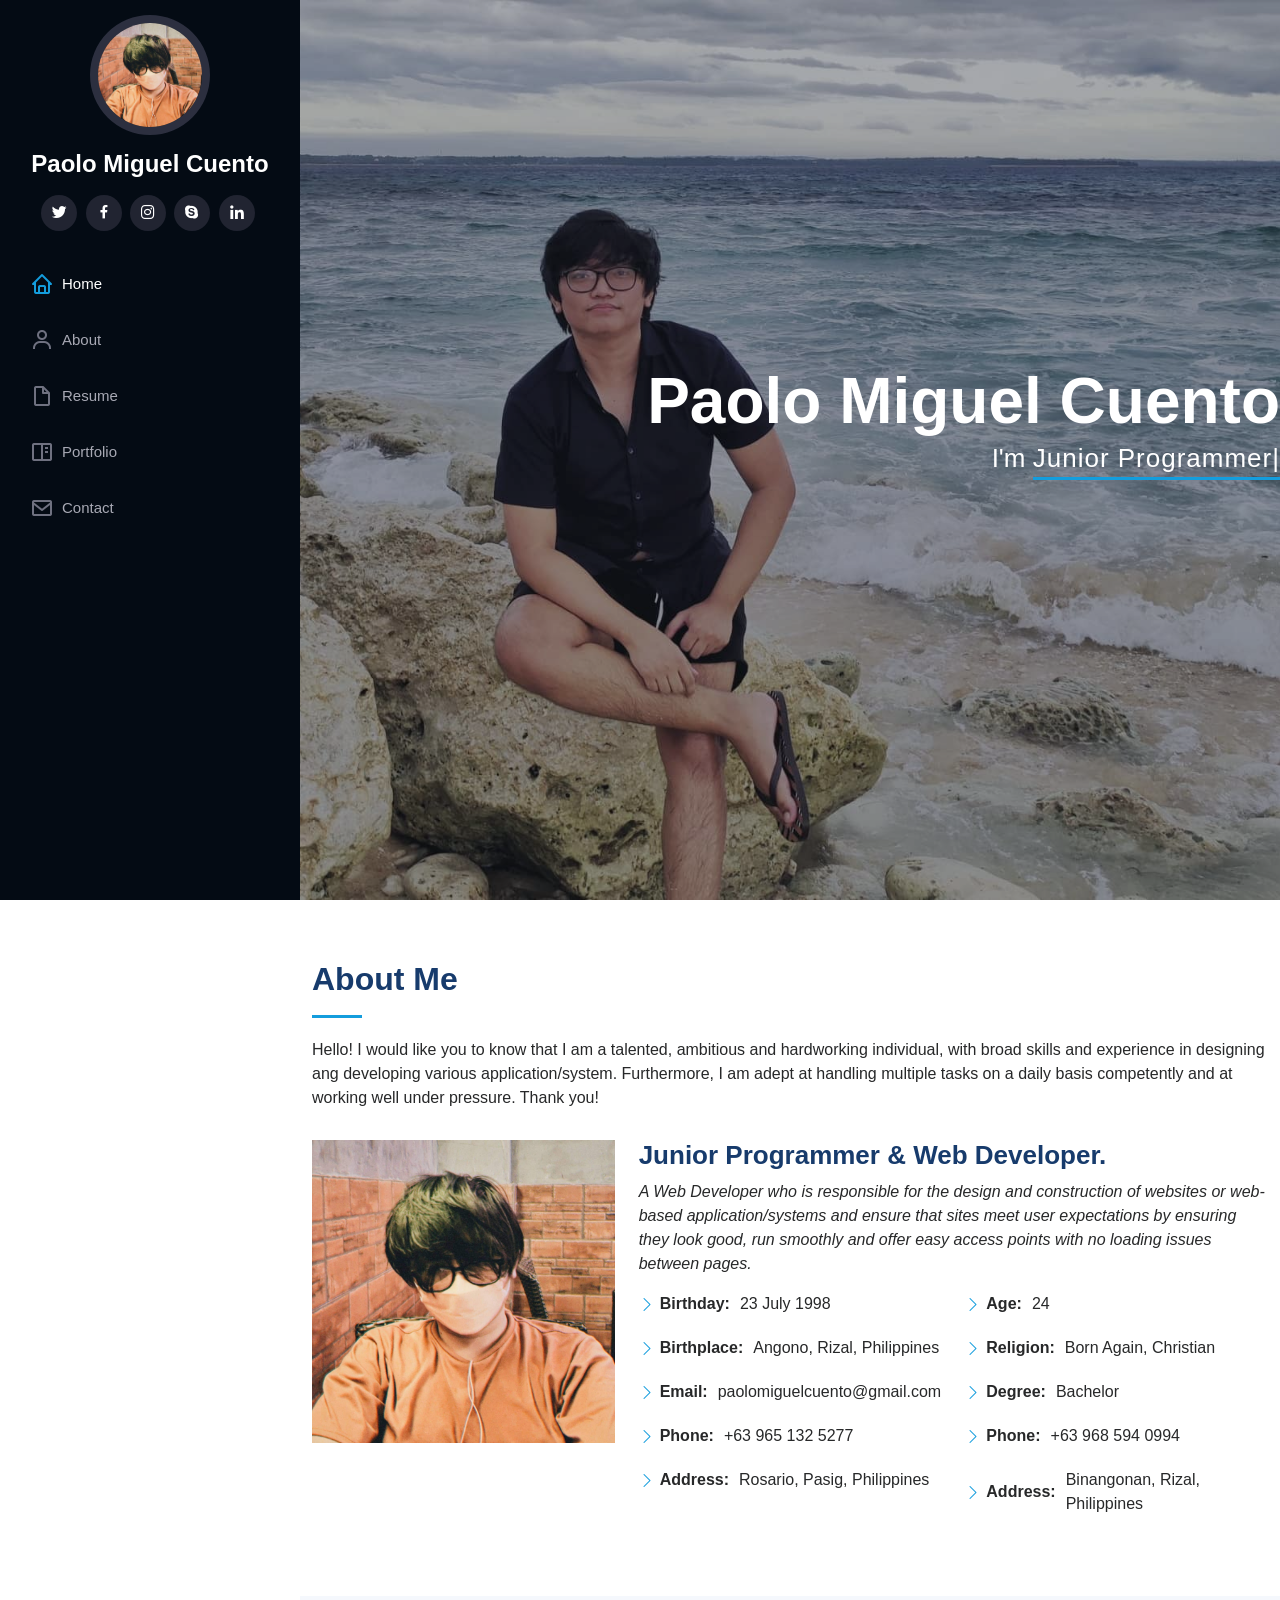
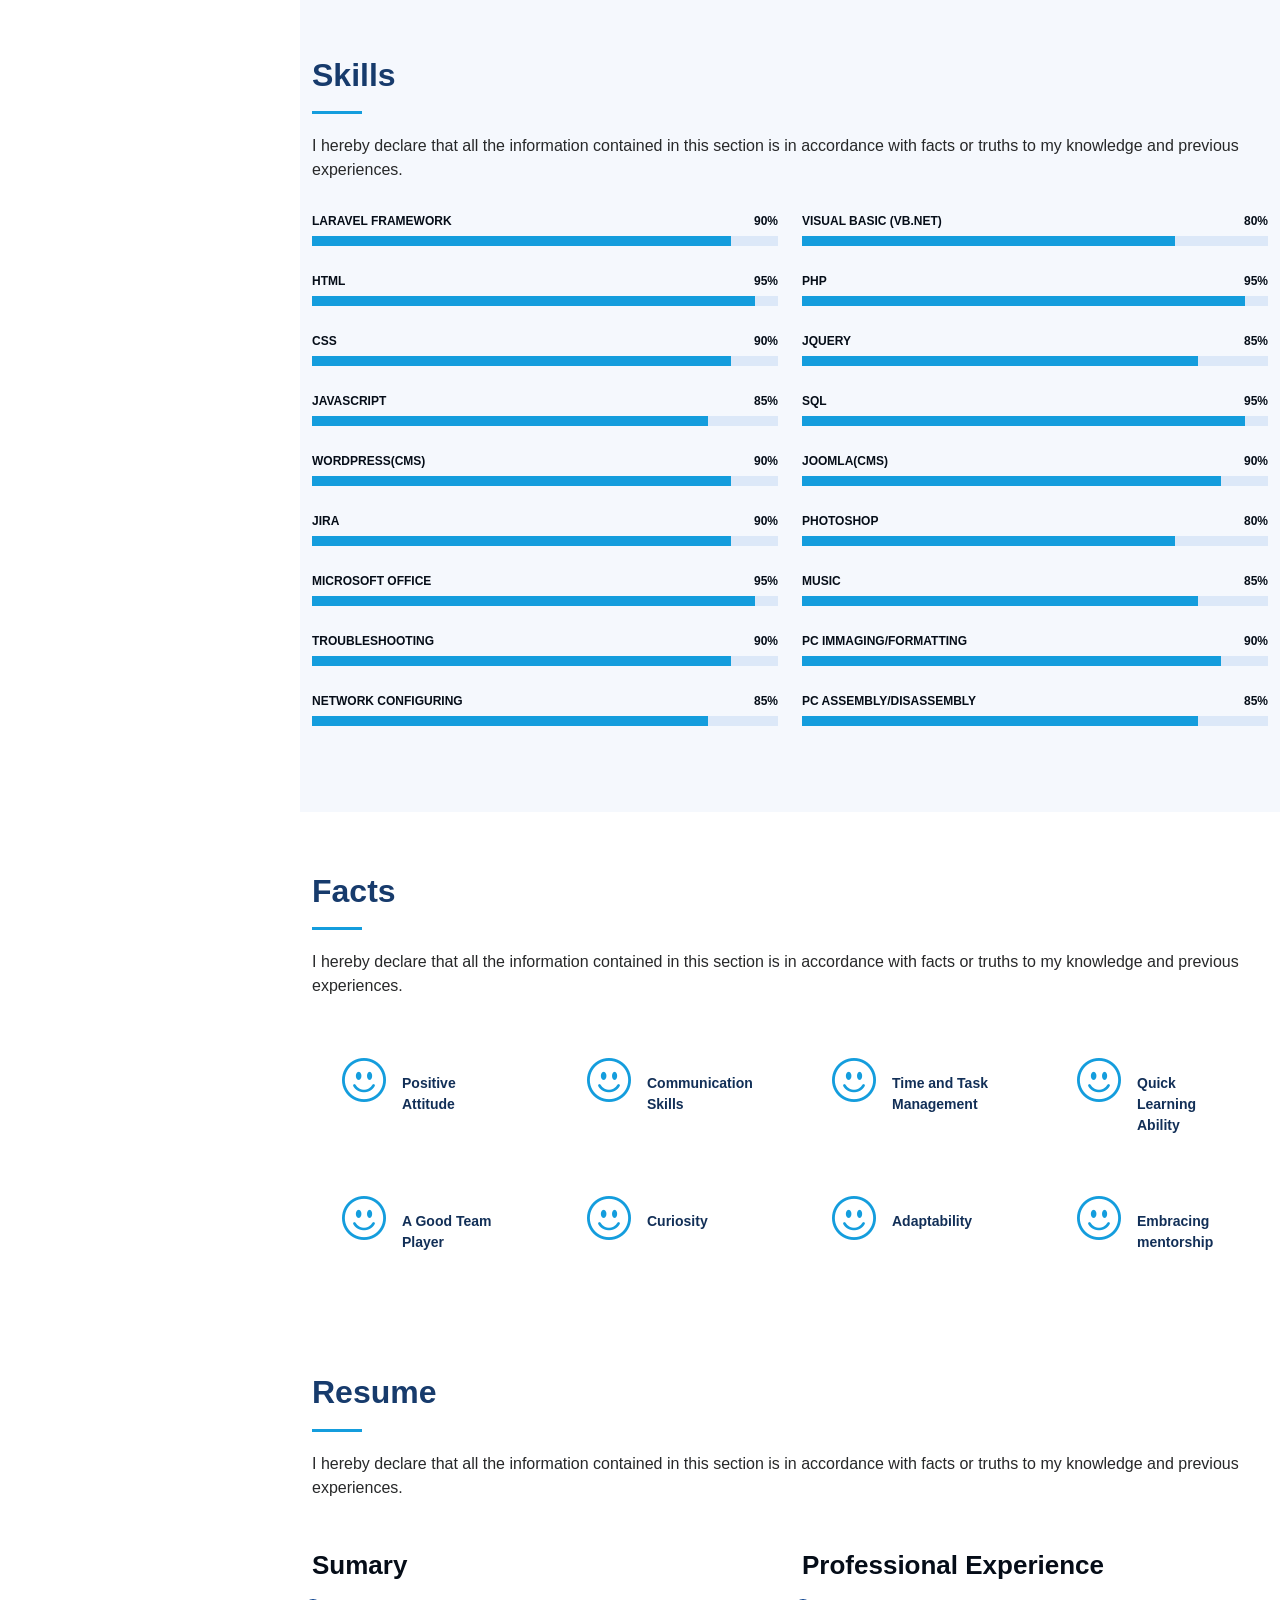
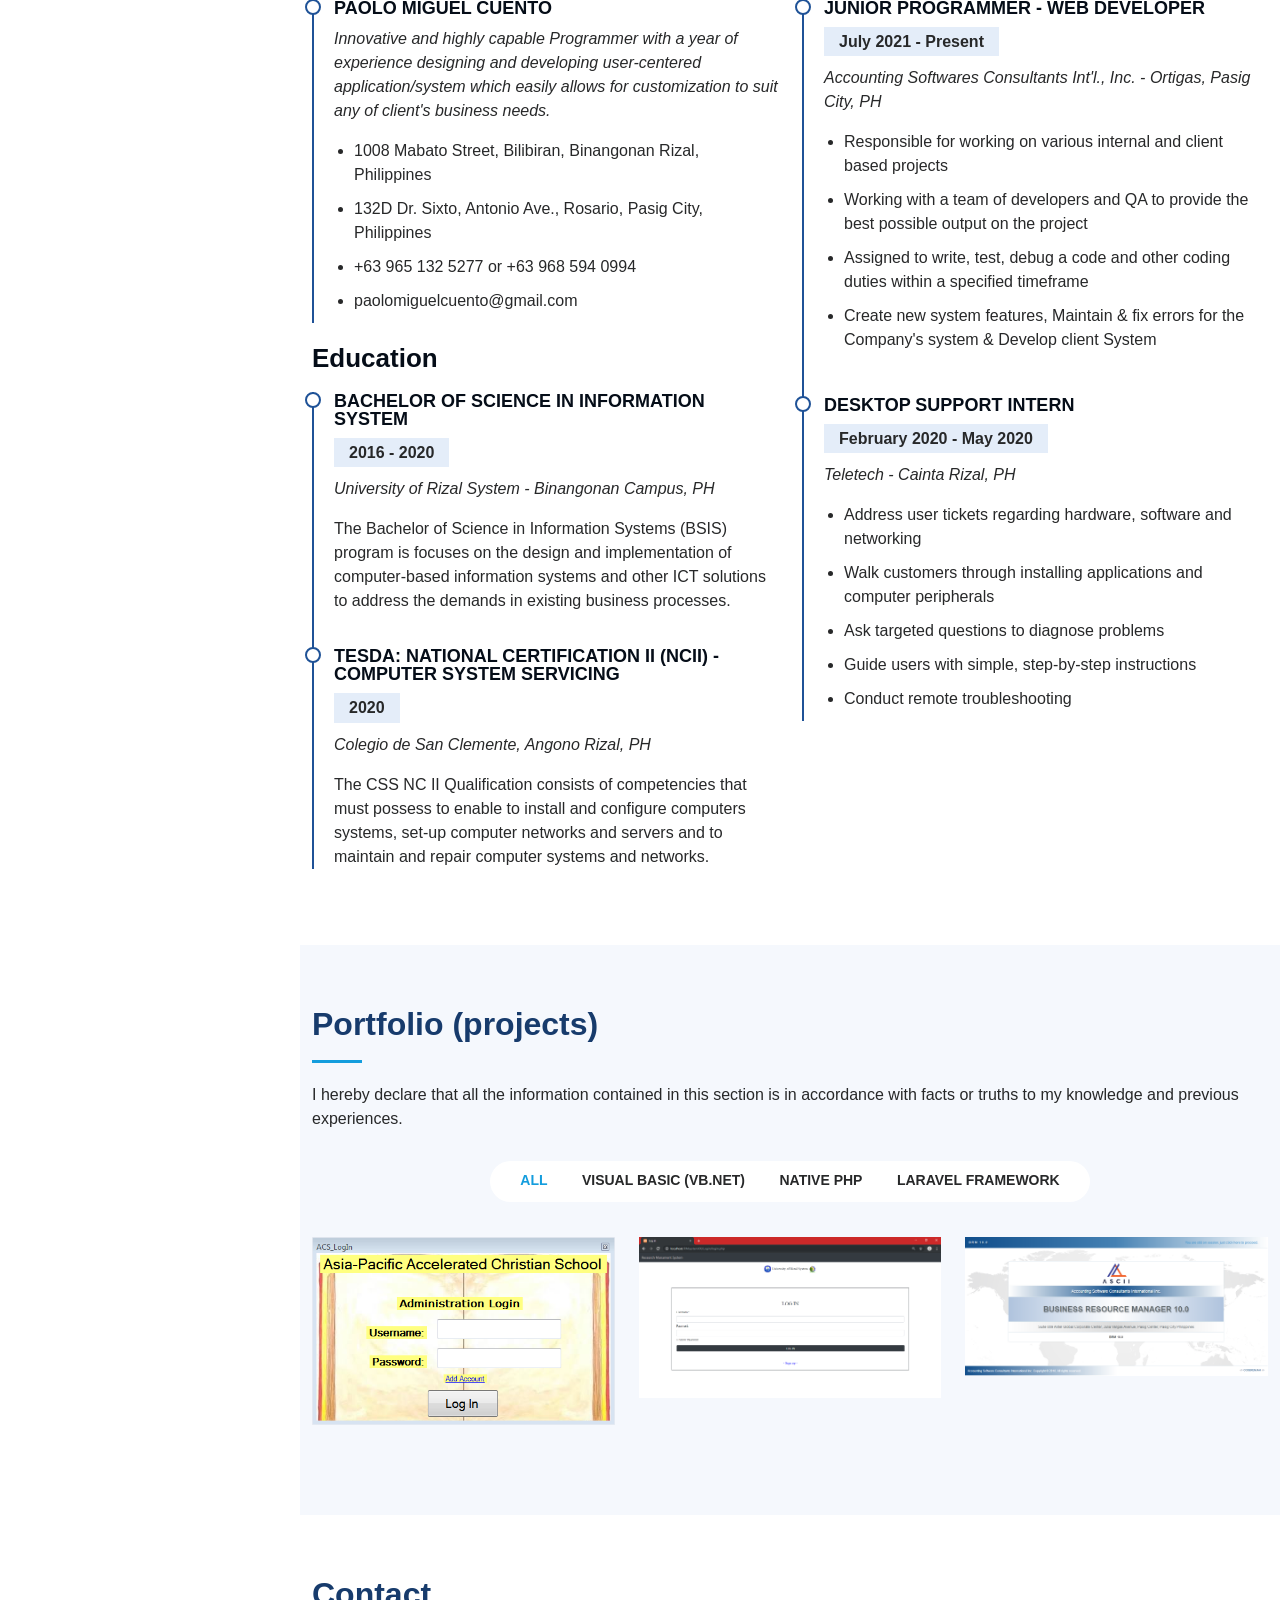
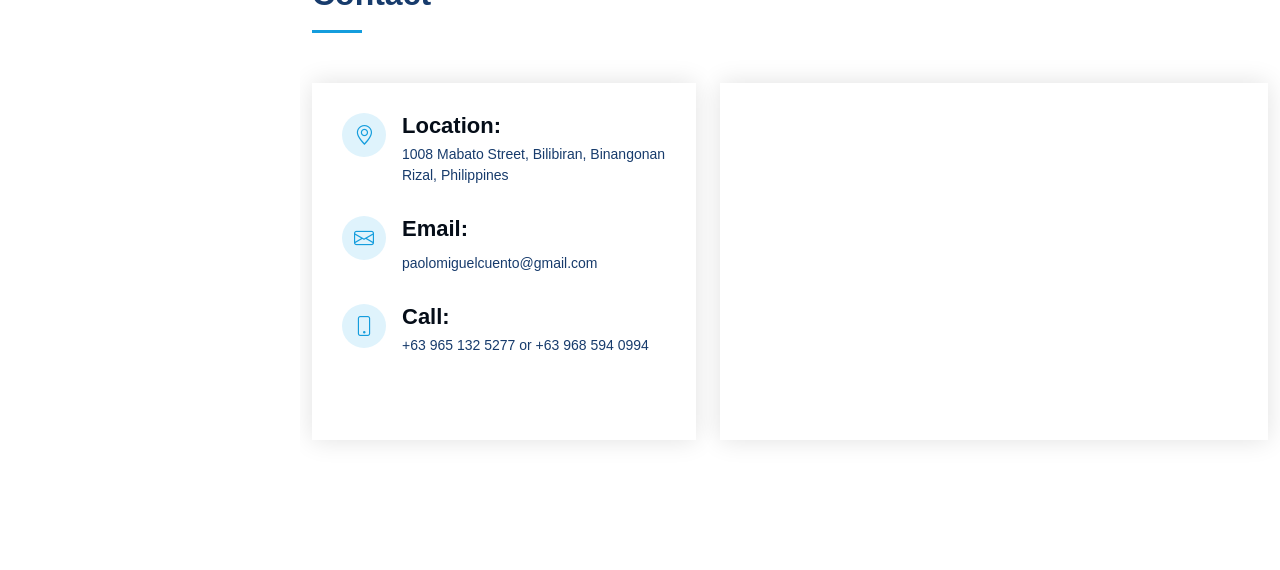
==== commit 4974cf36: "portfolio update" ====
--- a/index.html
+++ b/index.html
@@ -84,7 +84,7 @@
       <div class="container">
 
         <div class="section-title">
-          <h2>About</h2>
+          <h2>About Me</h2>
           <p> Hello! I would like you to know that I am a talented, ambitious and hardworking individual, with broad skills and experience in designing ang developing various application/system. Furthermore, I am adept at handling multiple tasks on a daily basis competently and at working well under pressure. Thank you!</p>
         </div>
 
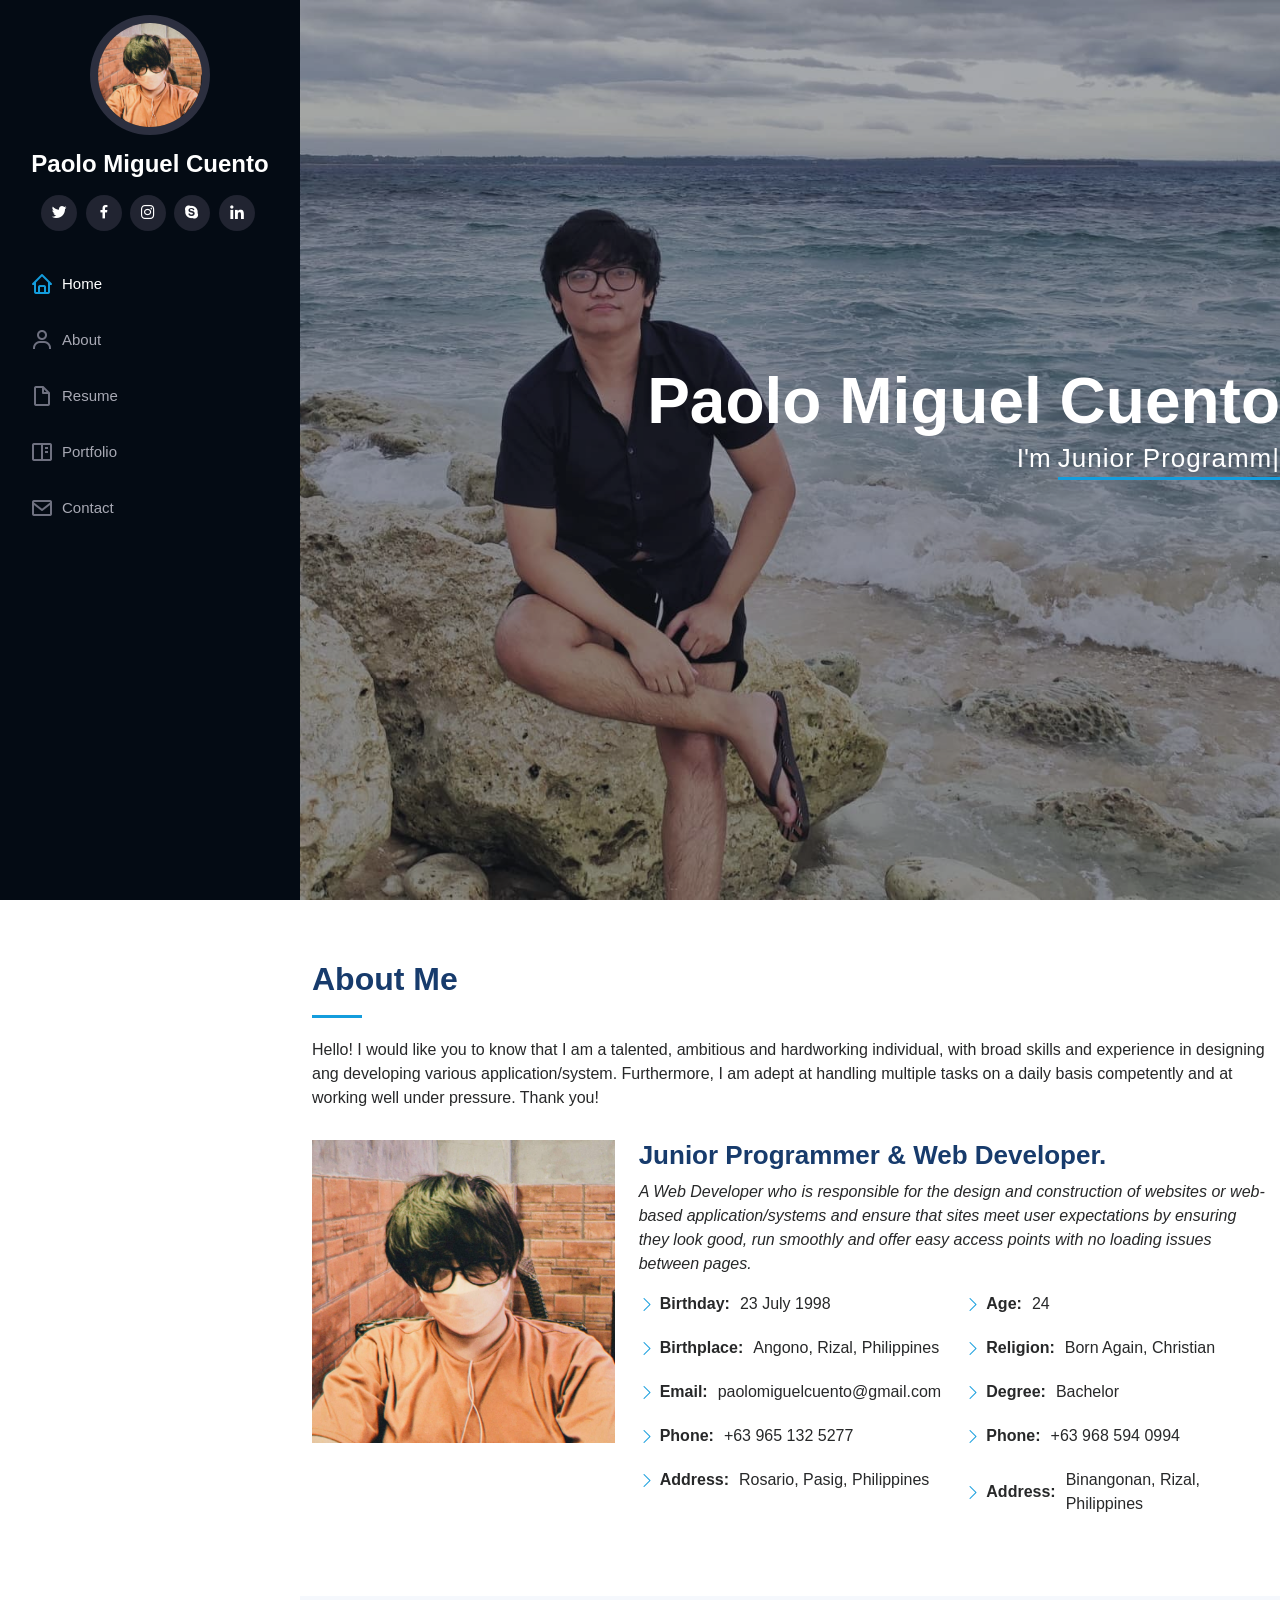
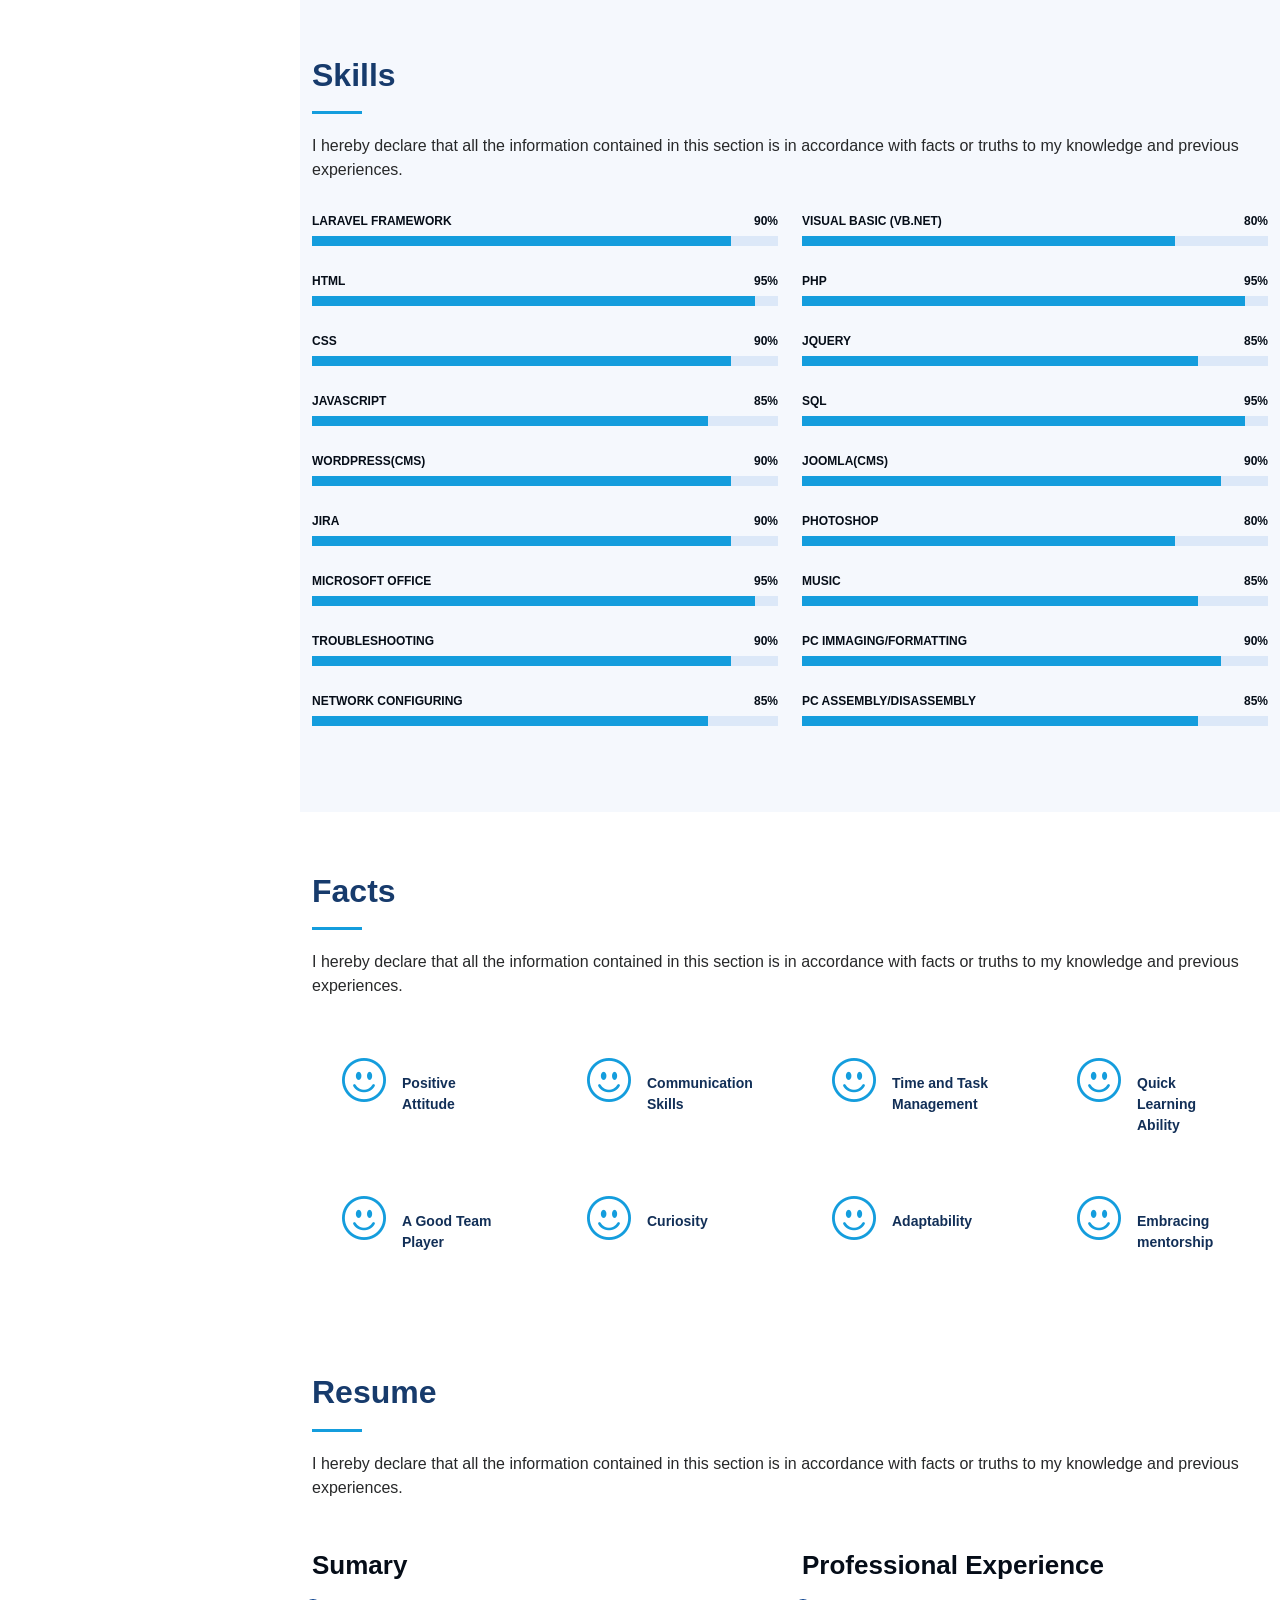
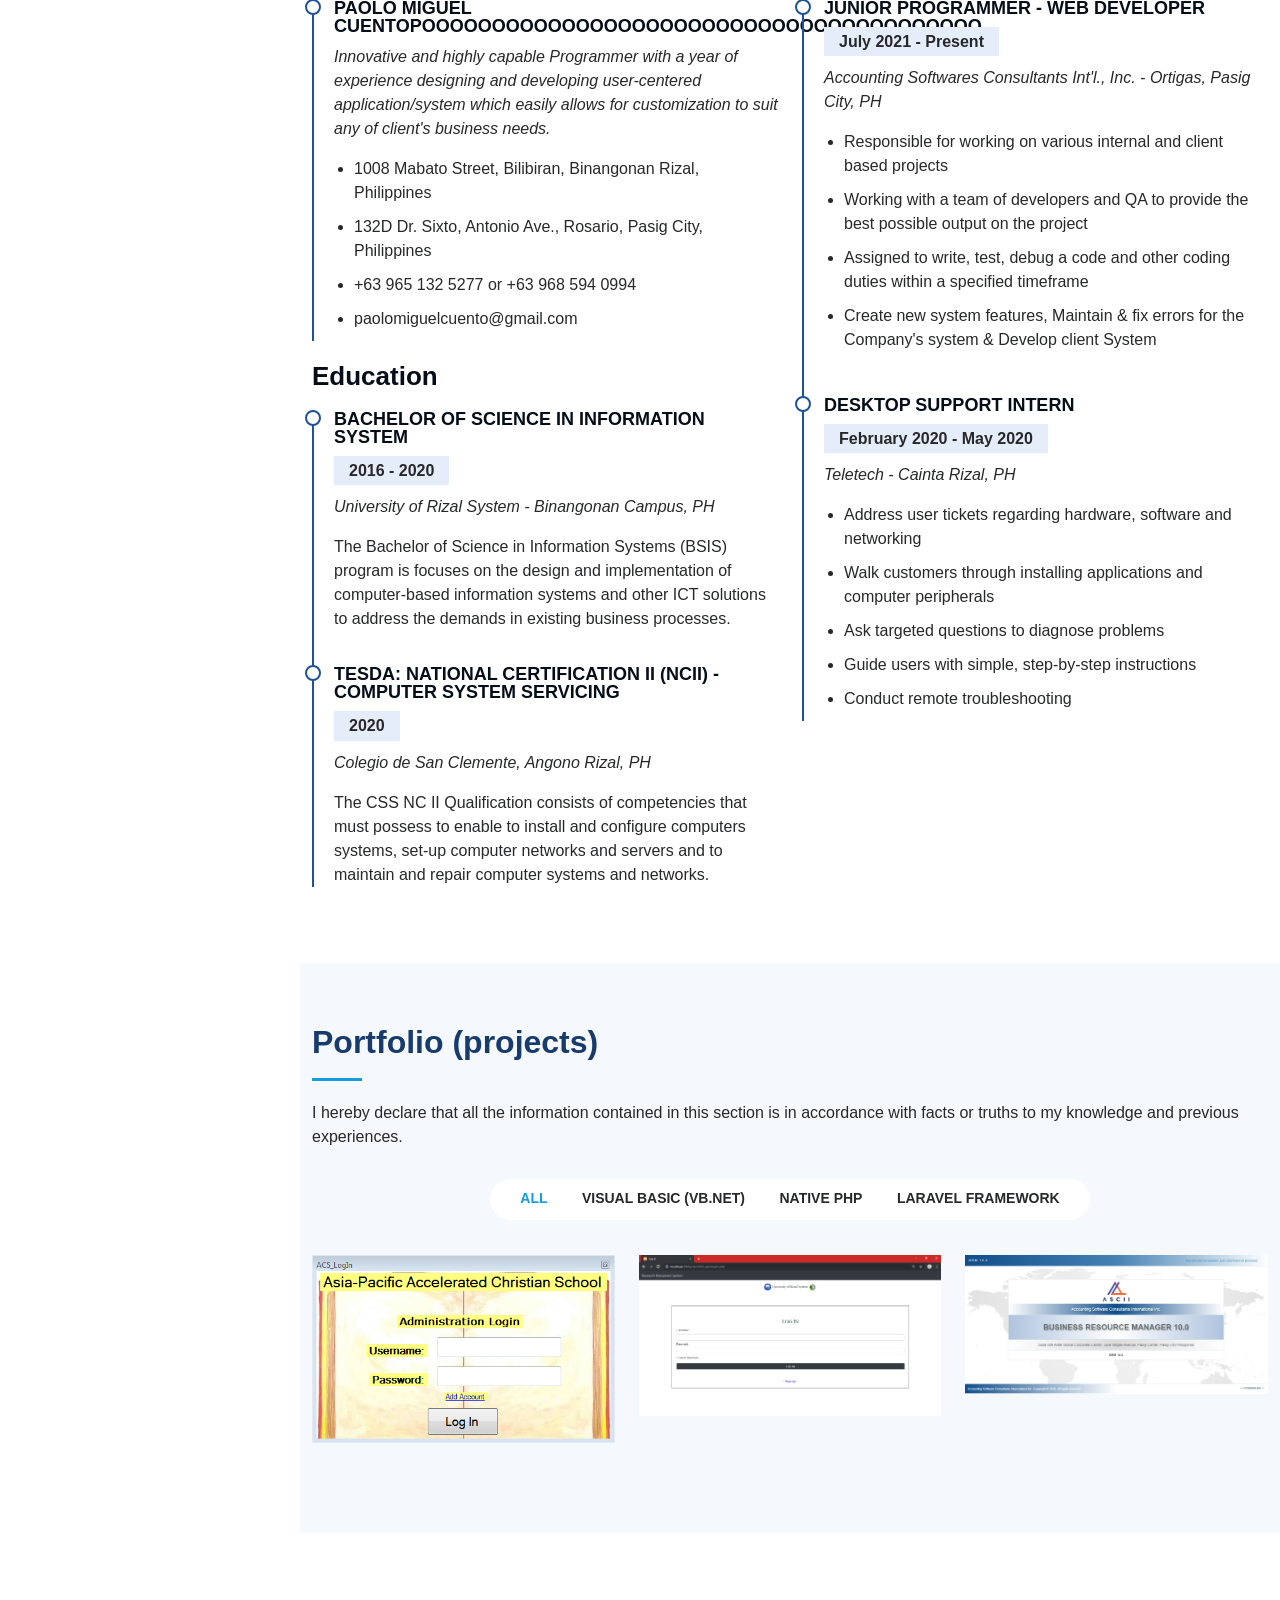
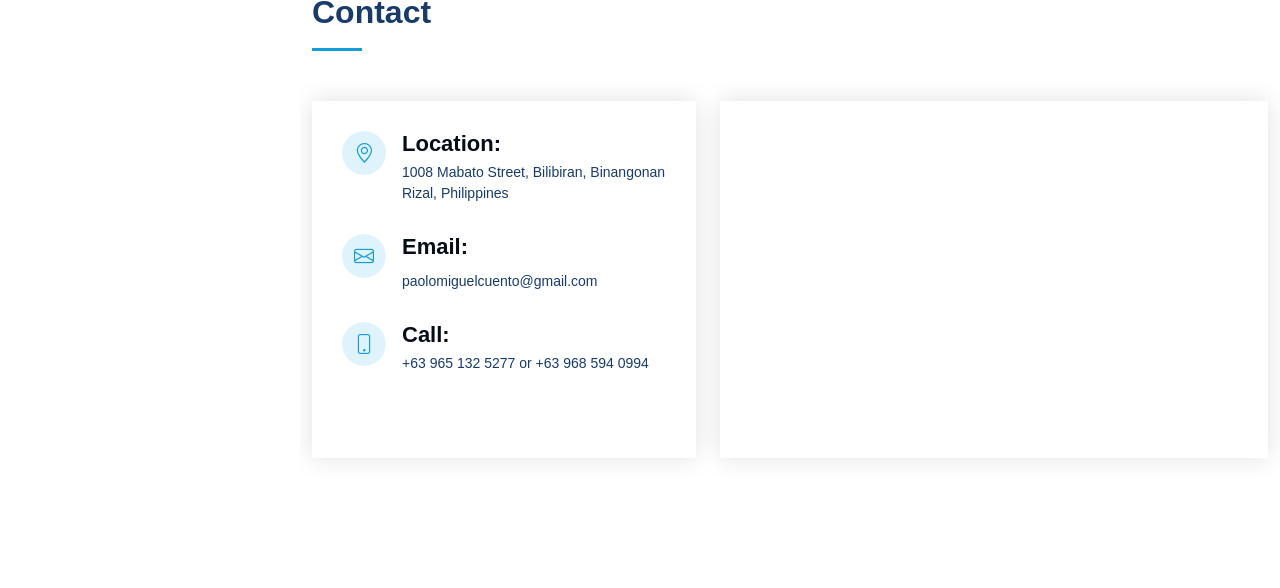
==== commit 9ce01572: "haha" ====
--- a/index.html
+++ b/index.html
@@ -368,7 +368,7 @@
           <div class="col-lg-6" data-aos="fade-up">
             <h3 class="resume-title">Sumary</h3>
             <div class="resume-item pb-0">
-              <h4>Paolo Miguel Cuento</h4>
+              <h4>Paolo Miguel Cuentopoooooooooooooooooooooooooooooooooooooooo</h4>
               <p><em>Innovative and highly capable Programmer with a year of experience designing and developing user-centered application/system which easily allows for customization to suit any of client's business needs.</em></p>
               <ul>
                 <li>1008 Mabato Street, Bilibiran, Binangonan Rizal, Philippines</li>
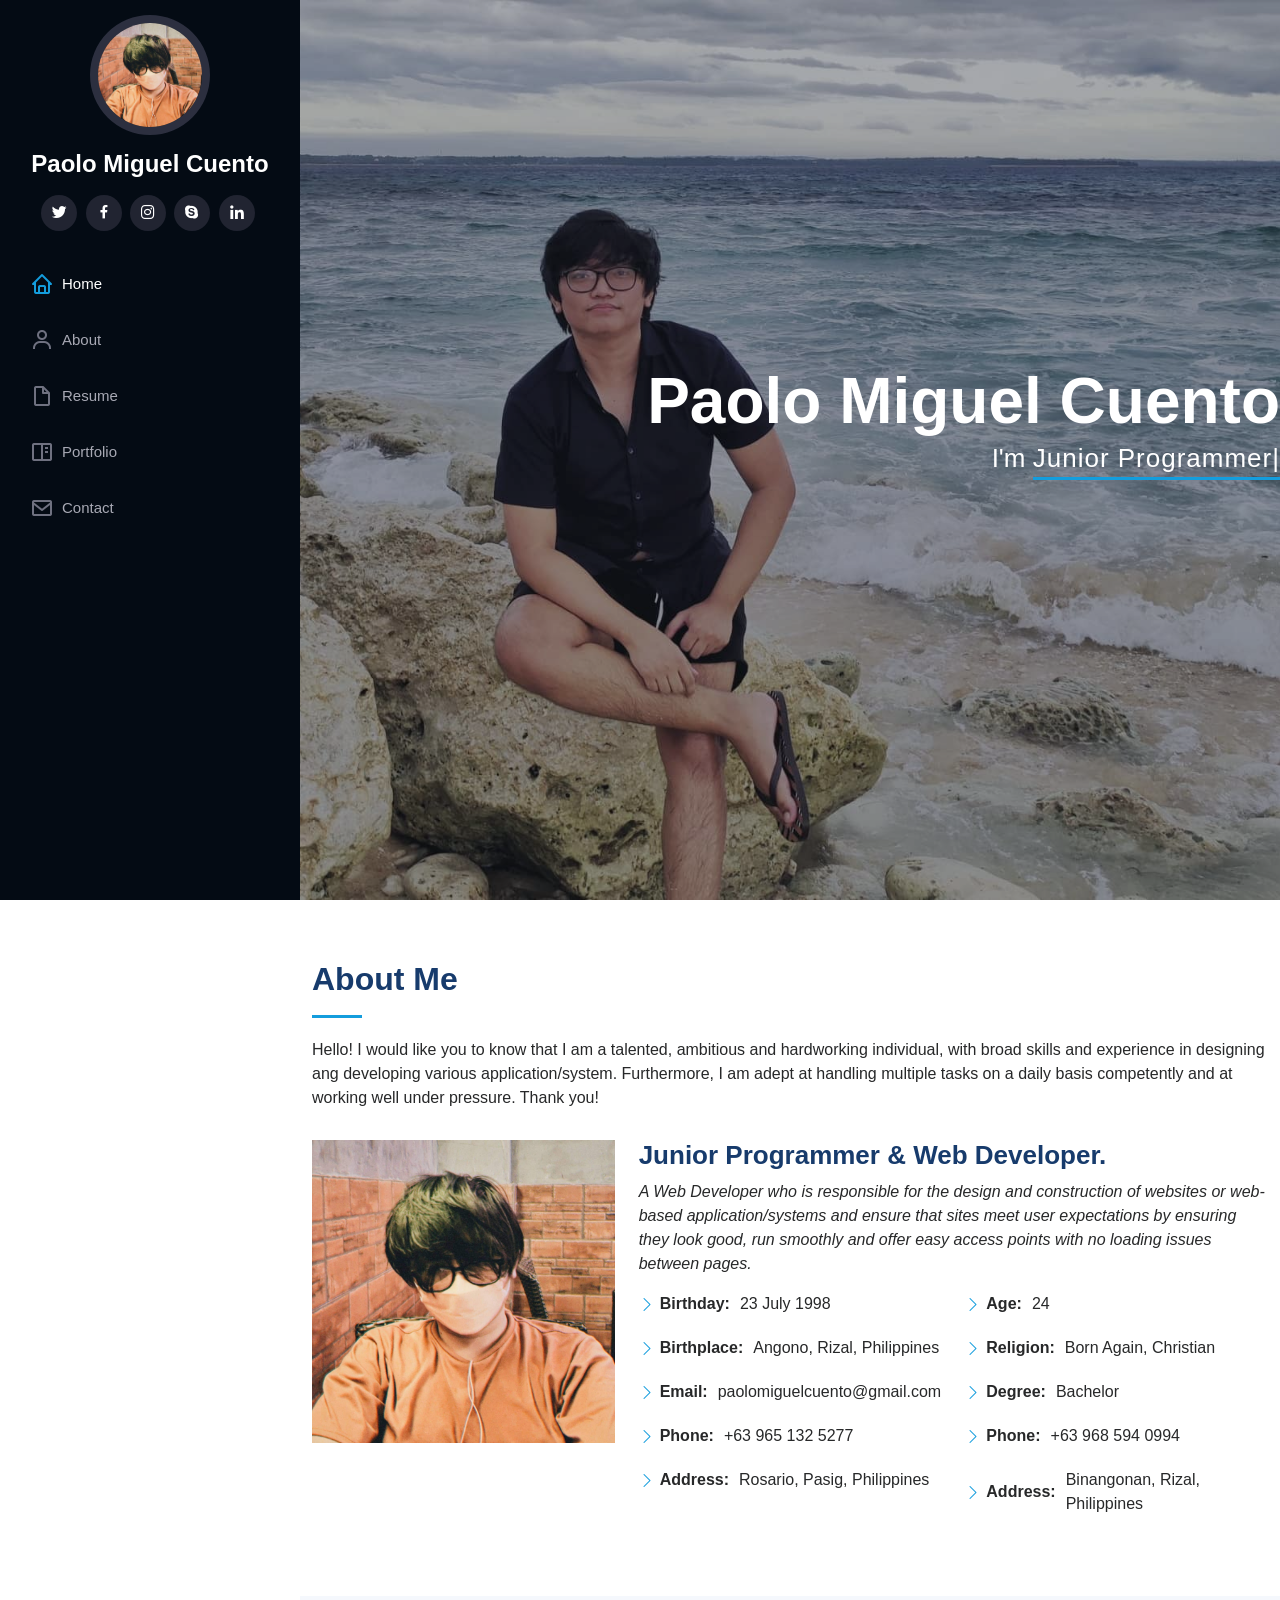
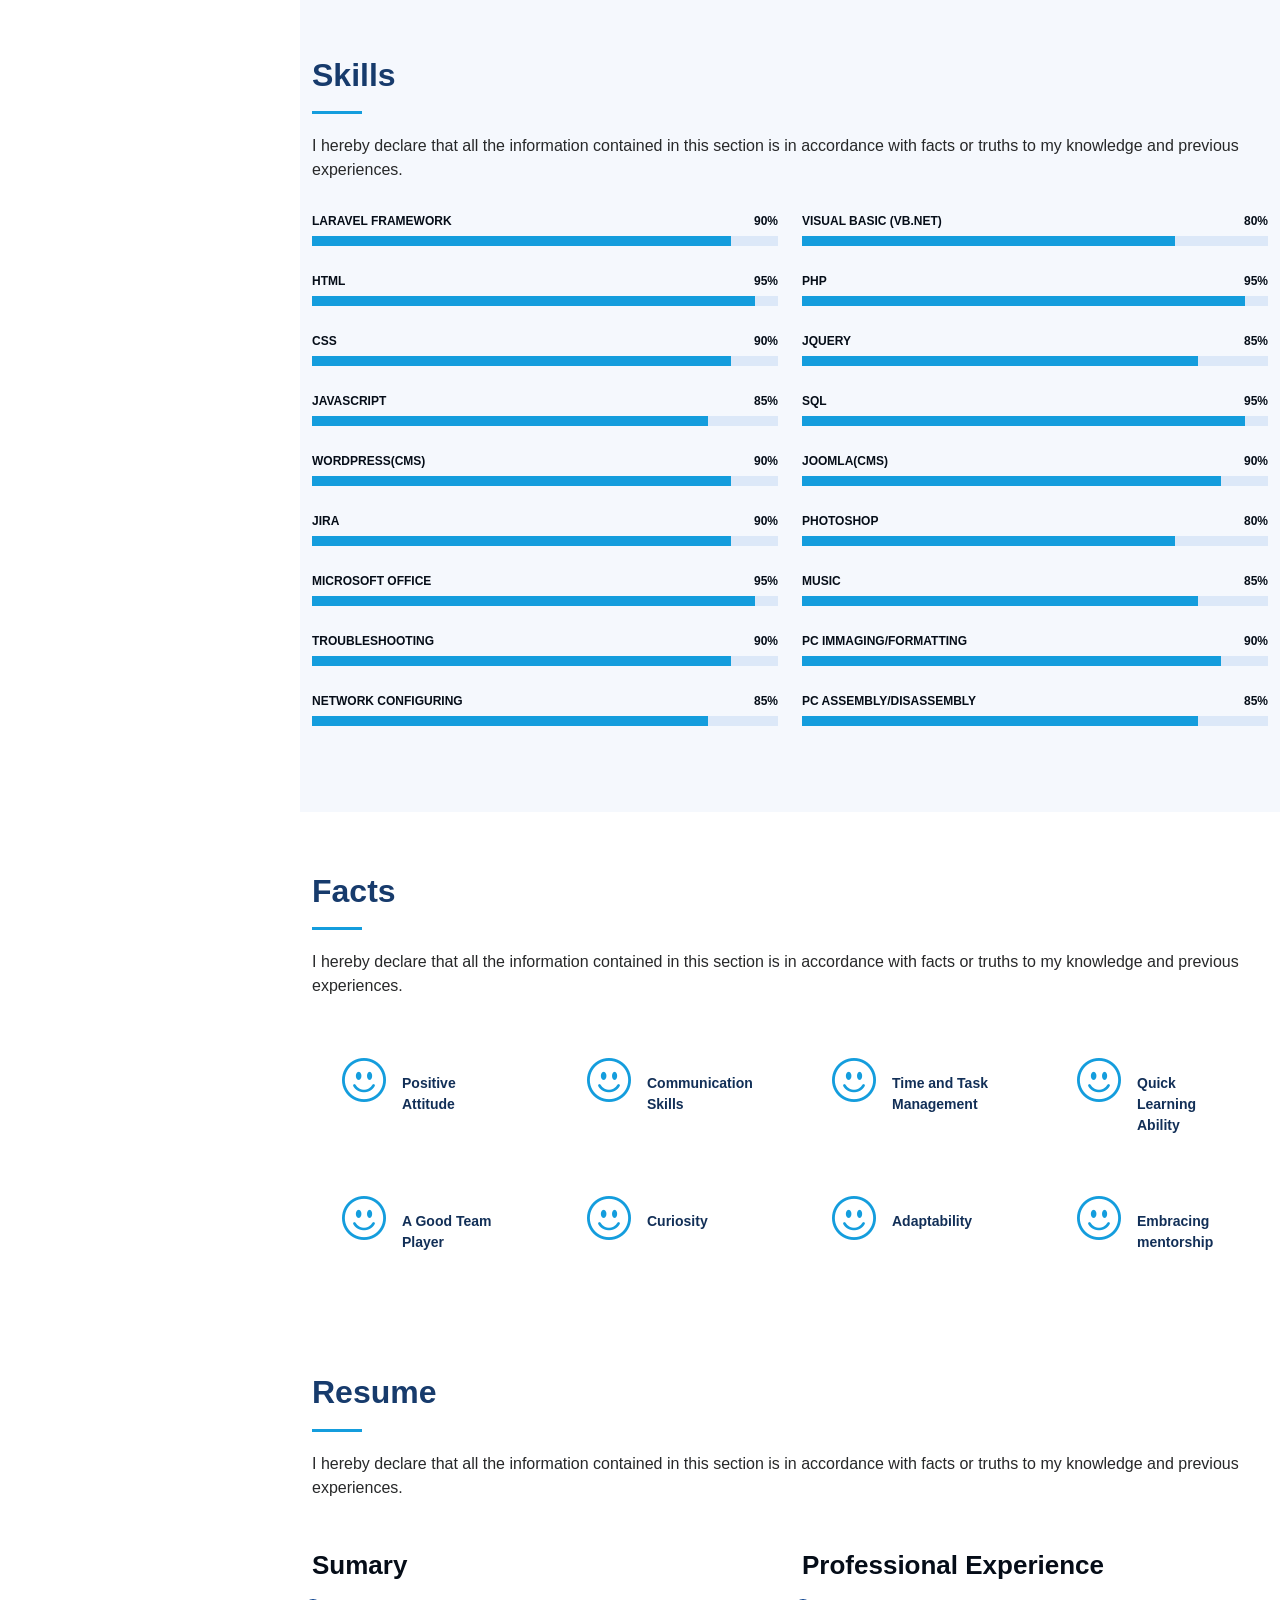
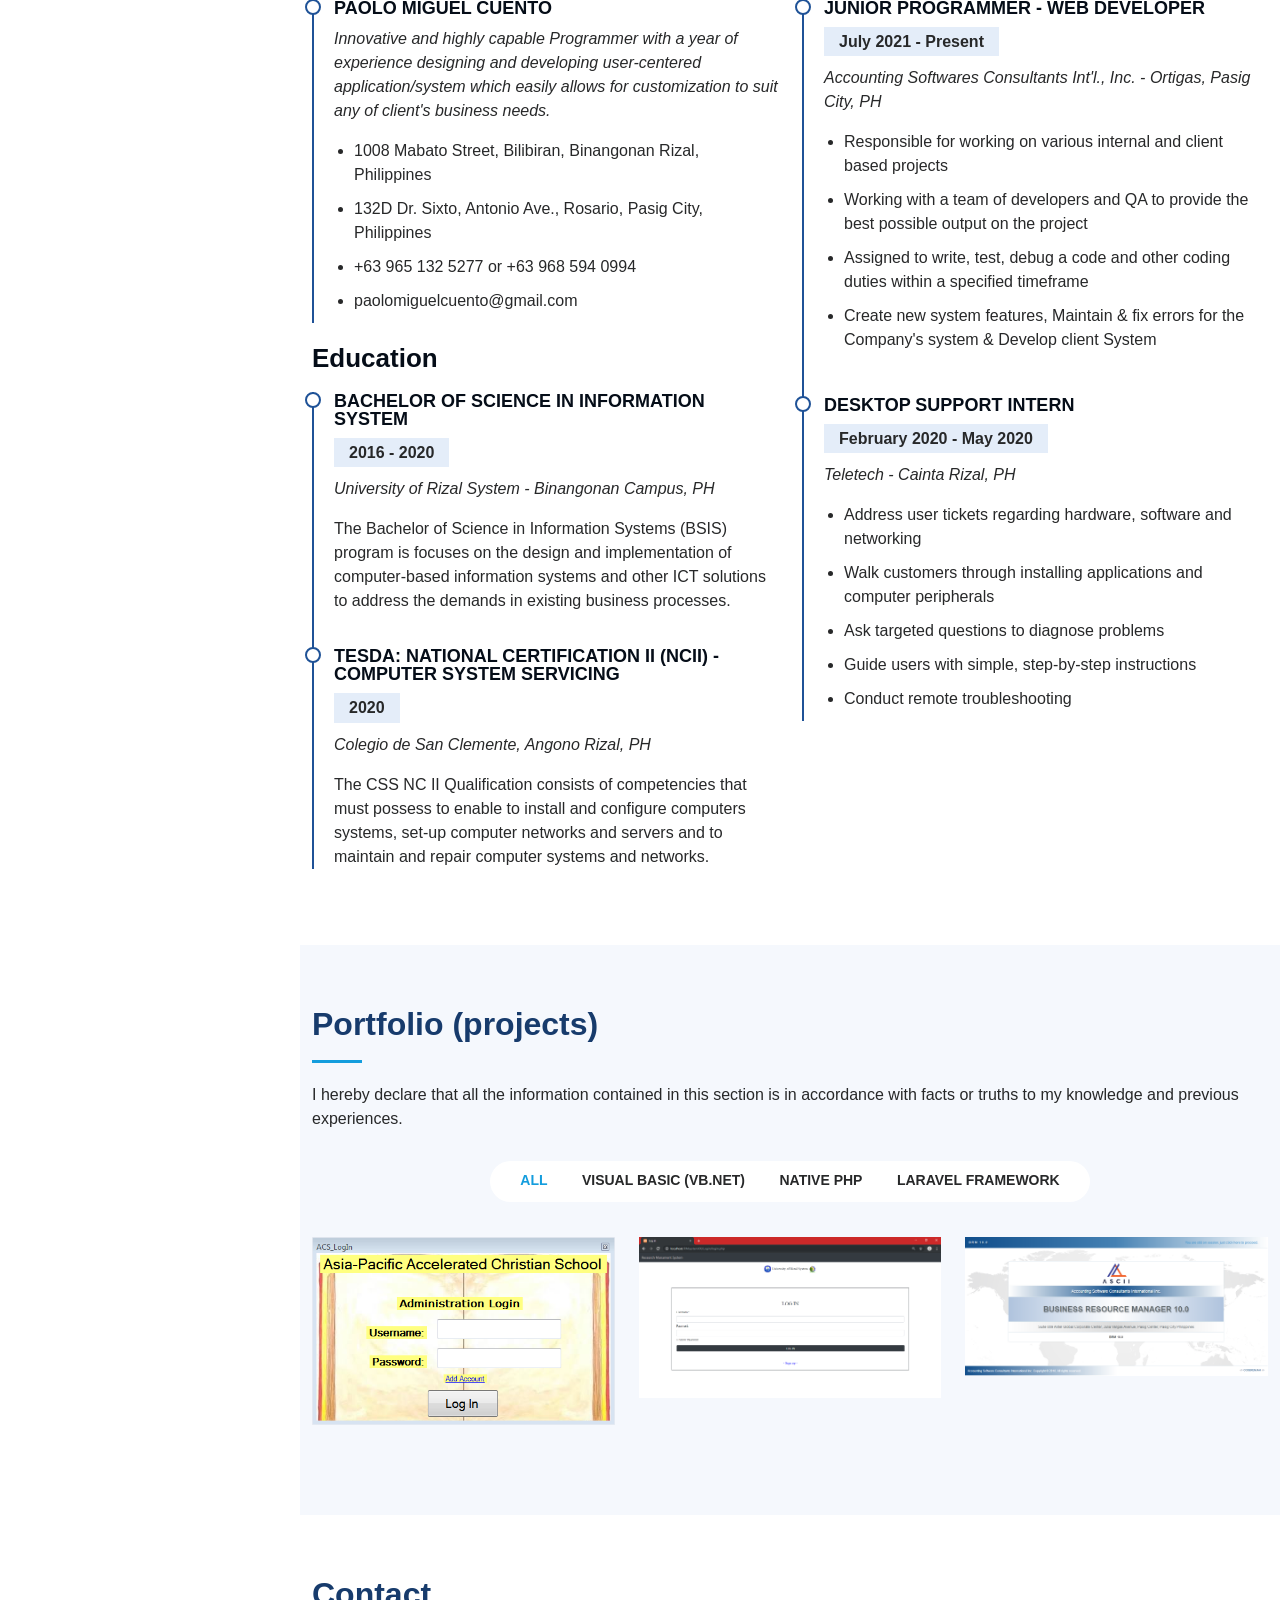
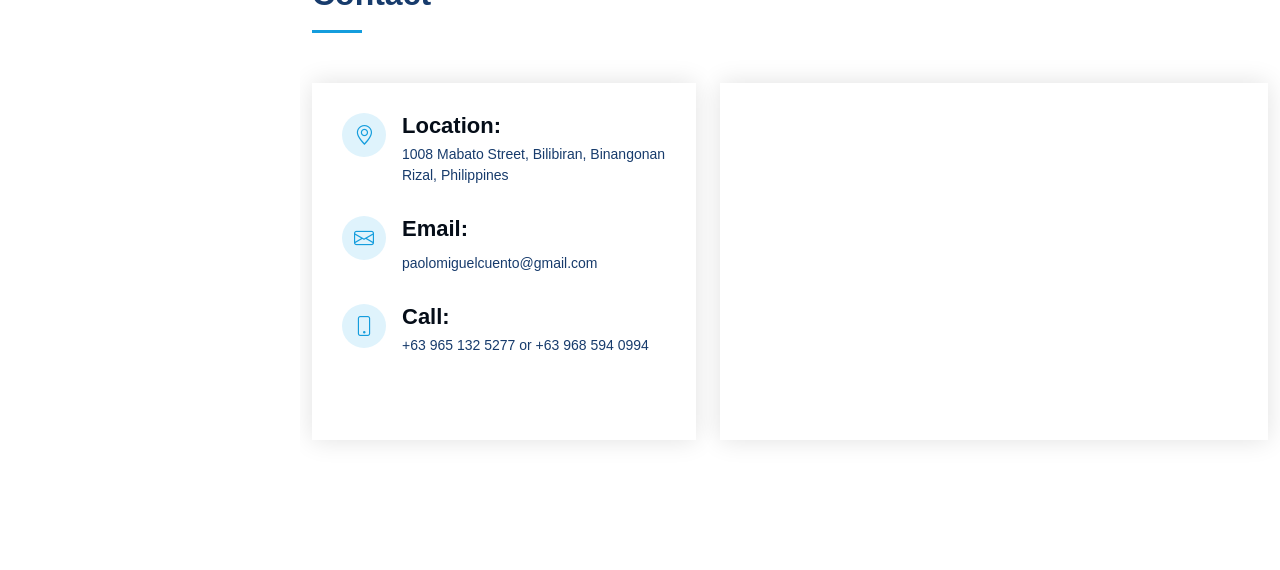
==== commit 0f2ed85c: "haha" ====
--- a/index.html
+++ b/index.html
@@ -368,7 +368,7 @@
           <div class="col-lg-6" data-aos="fade-up">
             <h3 class="resume-title">Sumary</h3>
             <div class="resume-item pb-0">
-              <h4>Paolo Miguel Cuentopoooooooooooooooooooooooooooooooooooooooo</h4>
+              <h4>Paolo Miguel Cuento</h4>
               <p><em>Innovative and highly capable Programmer with a year of experience designing and developing user-centered application/system which easily allows for customization to suit any of client's business needs.</em></p>
               <ul>
                 <li>1008 Mabato Street, Bilibiran, Binangonan Rizal, Philippines</li>
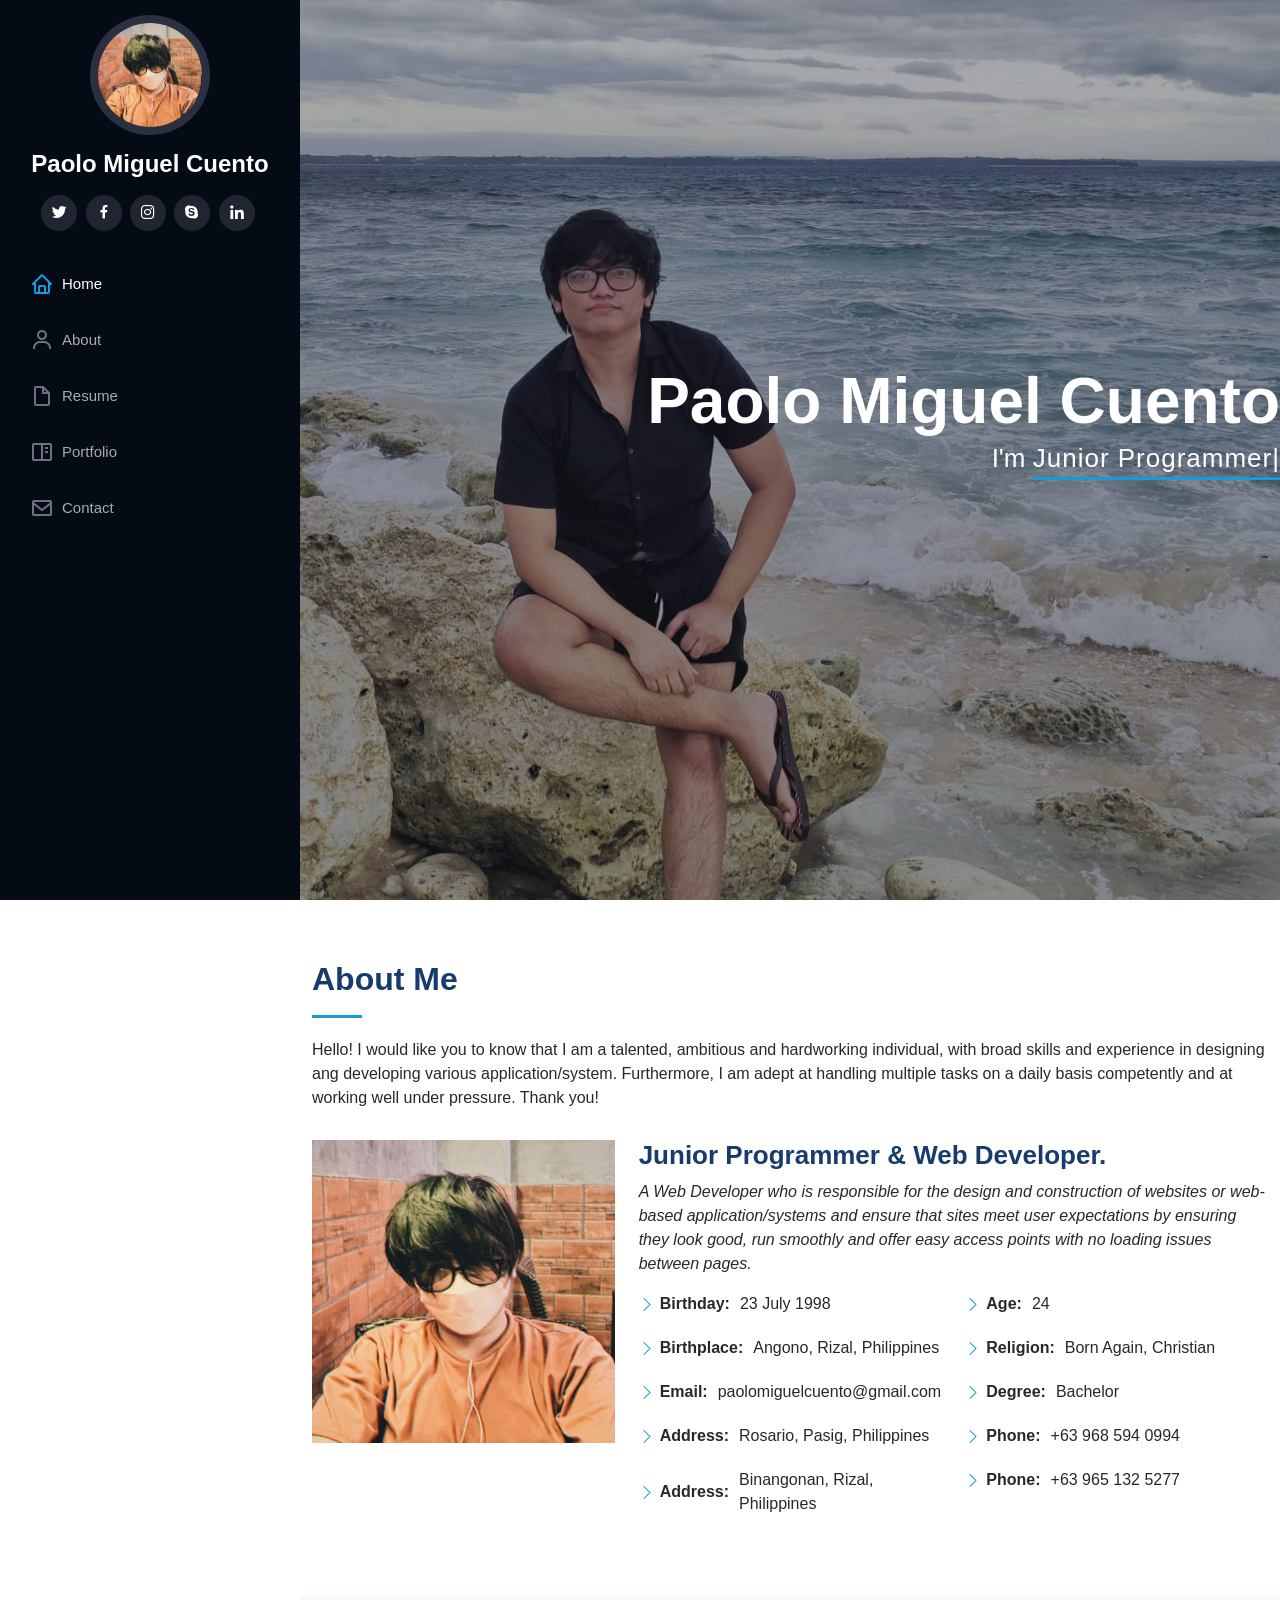
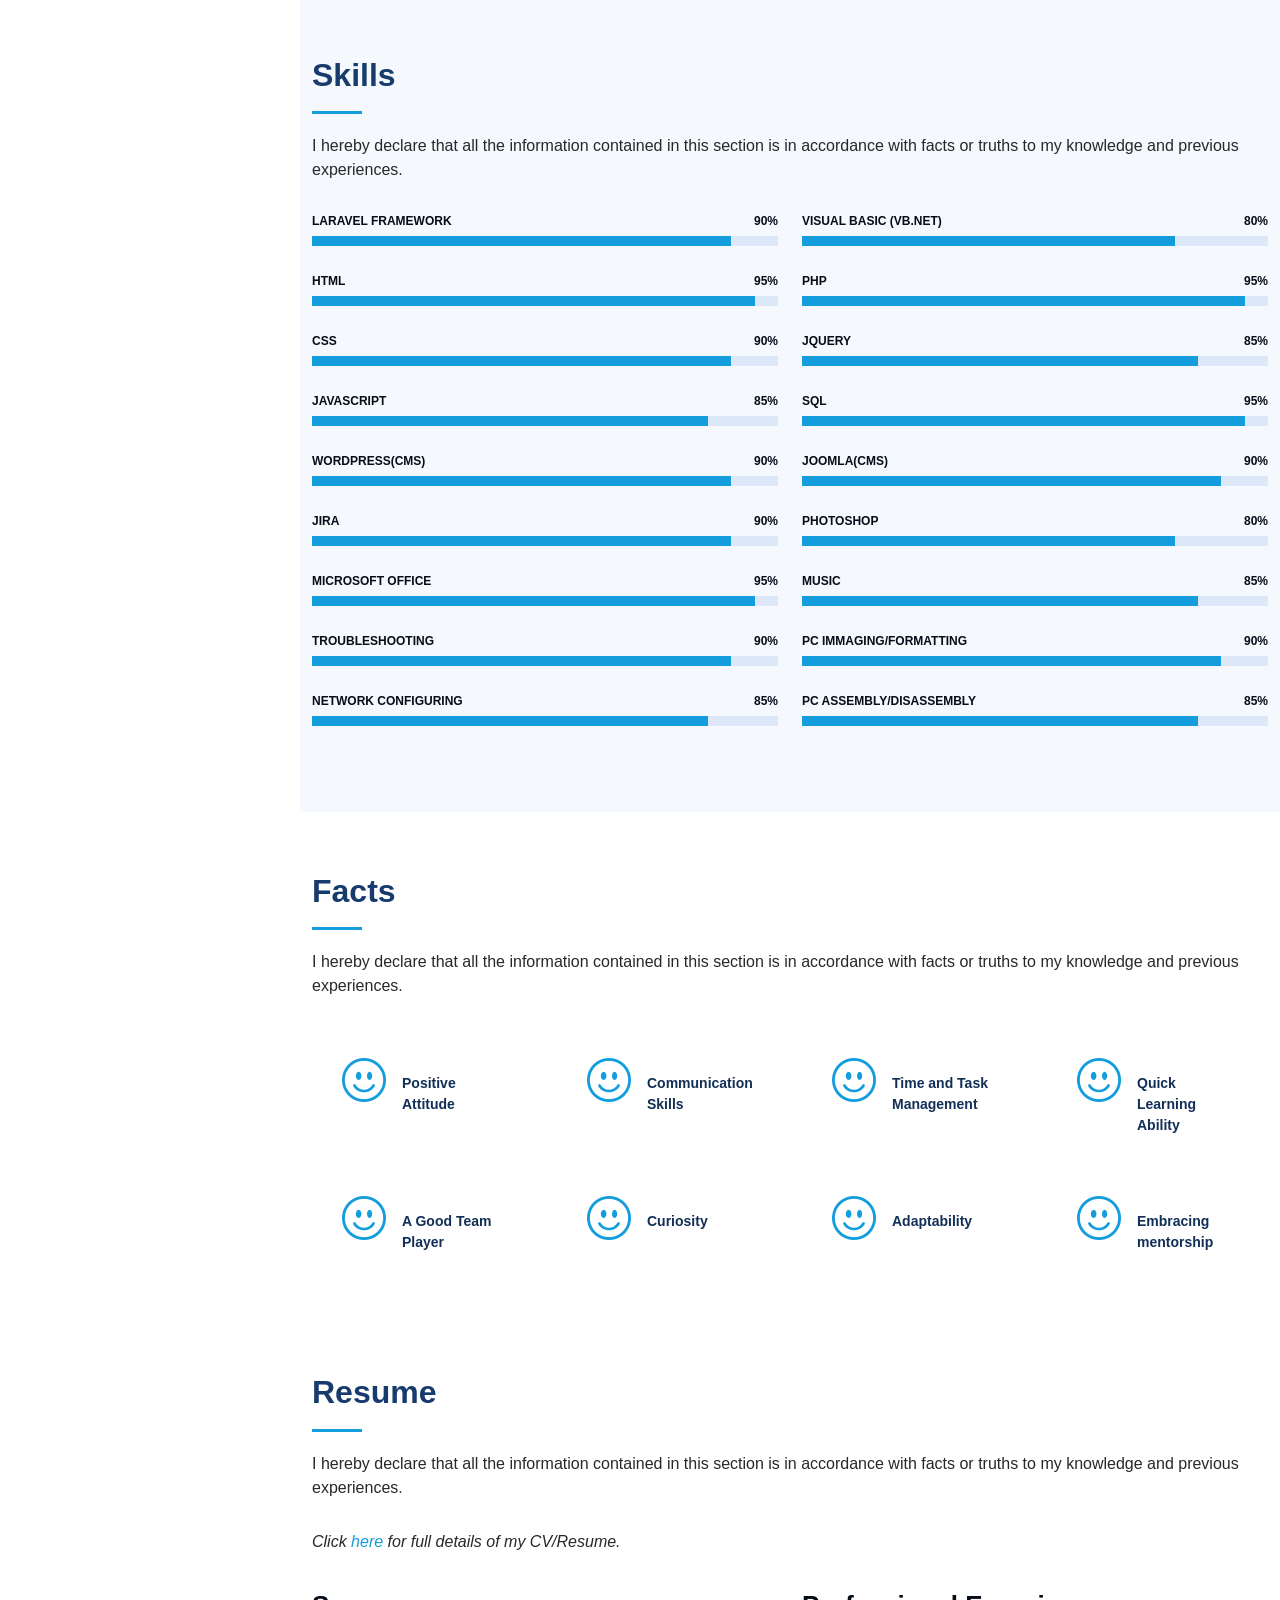
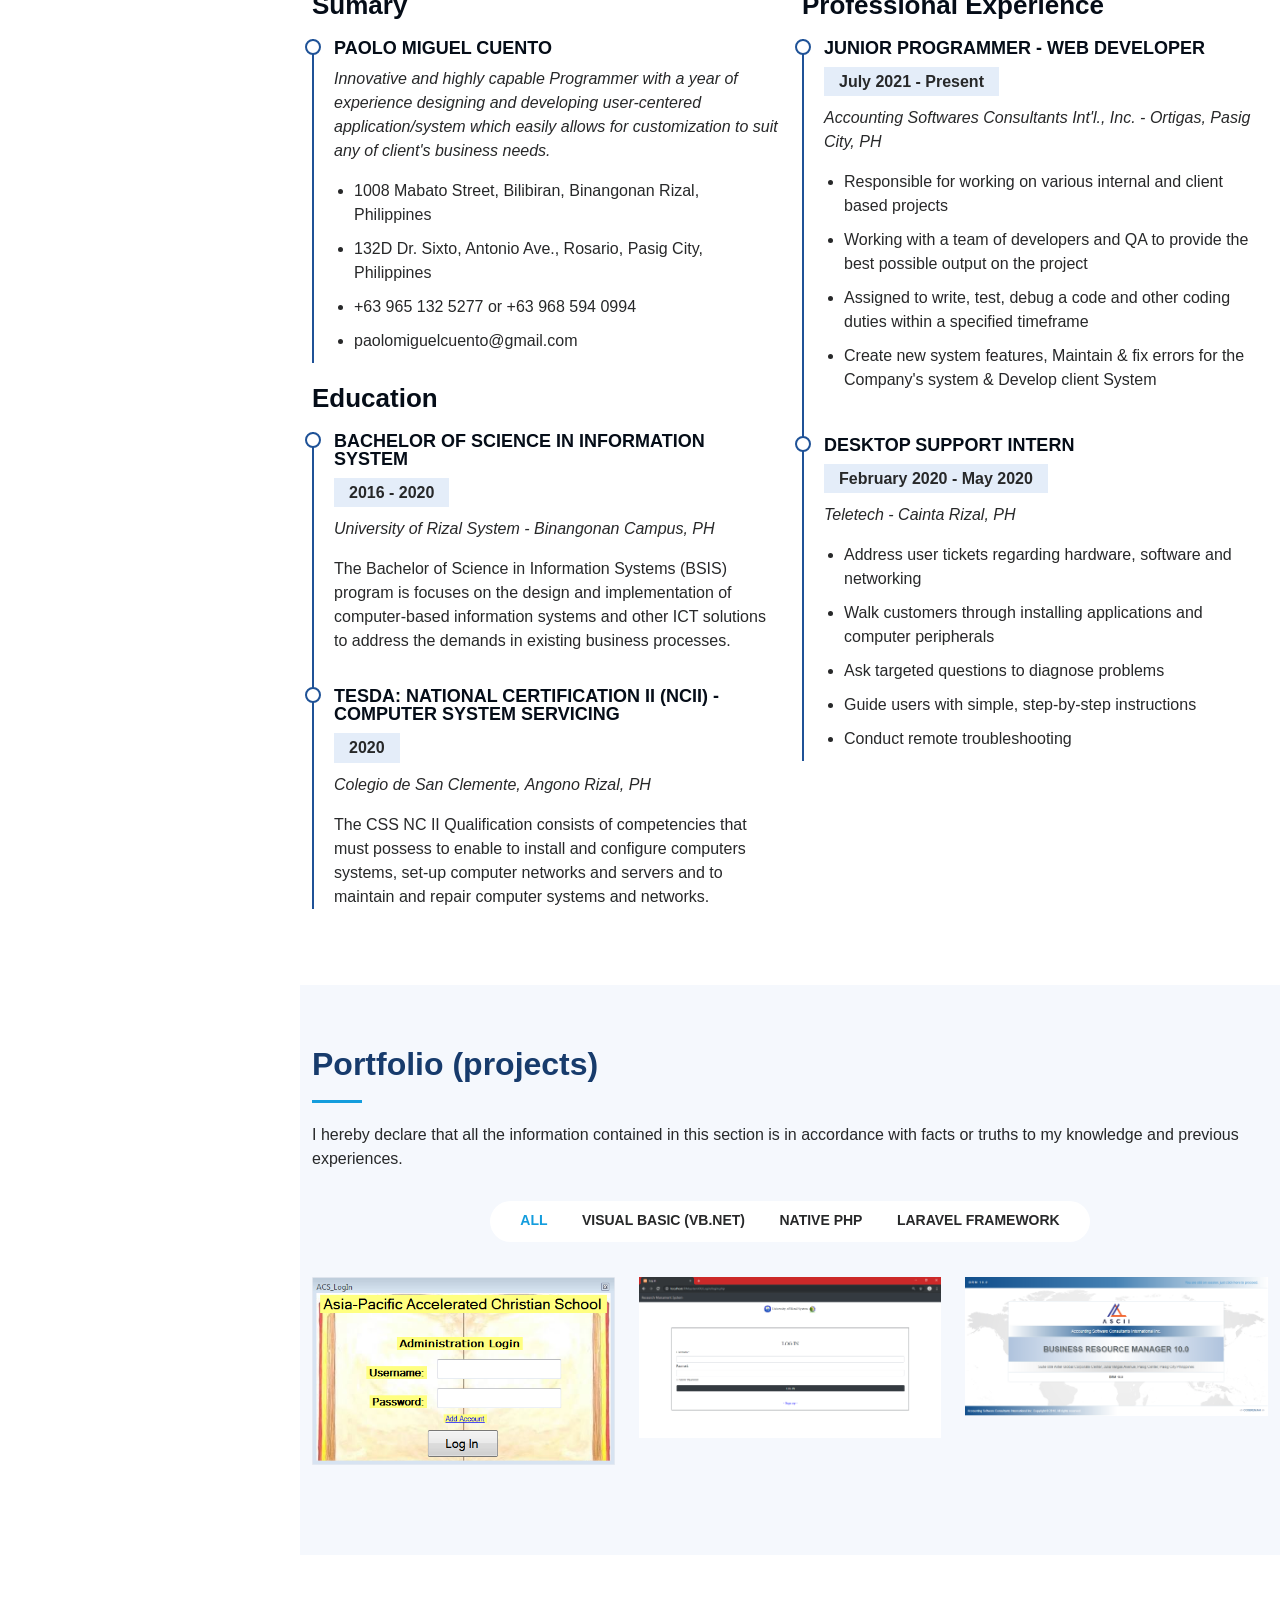
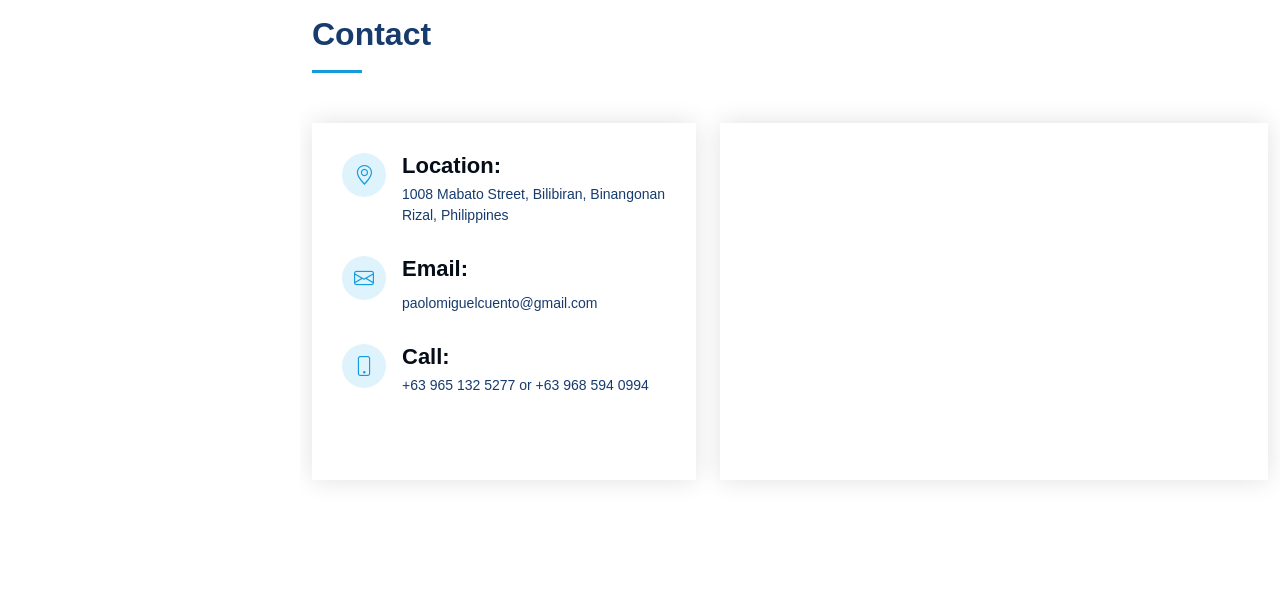
==== commit 3f25e28f: "include cv" ====
--- a/index.html
+++ b/index.html
@@ -103,8 +103,8 @@
                   <li><i class="bi bi-chevron-right"></i> <strong>Birthday:</strong> <span>23 July 1998</span></li>
                   <li><i class="bi bi-chevron-right"></i> <strong>Birthplace:</strong> <span>Angono, Rizal, Philippines</span></li>
                   <li><i class="bi bi-chevron-right"></i> <strong>Email:</strong> <span>paolomiguelcuento@gmail.com</span></li>
-                  <li><i class="bi bi-chevron-right"></i> <strong>Phone:</strong> <span>+63 965 132 5277</span></li>
                   <li><i class="bi bi-chevron-right"></i> <strong>Address:</strong> <span>Rosario, Pasig, Philippines</span></li>
+                  <li><i class="bi bi-chevron-right"></i> <strong>Address:</strong> <span>Binangonan, Rizal, Philippines</span></li>
                 </ul>
               </div>
               <div class="col-lg-6">
@@ -113,7 +113,7 @@
                   <li><i class="bi bi-chevron-right"></i> <strong>Religion:</strong> <span>Born Again, Christian</span></li>
                   <li><i class="bi bi-chevron-right"></i> <strong>Degree:</strong> <span>Bachelor</span></li>
                   <li><i class="bi bi-chevron-right"></i> <strong>Phone:</strong> <span>+63 968 594 0994</span></li>
-                  <li><i class="bi bi-chevron-right"></i> <strong>Address:</strong> <span>Binangonan, Rizal, Philippines</span></li>
+                  <li><i class="bi bi-chevron-right"></i> <strong>Phone:</strong> <span>+63 965 132 5277</span></li>
                 </ul>
               </div>
             </div>
@@ -363,6 +363,7 @@
           <h2>Resume</h2>
           <p>I hereby declare that all the information contained in this section is in accordance with facts or truths to my knowledge and previous experiences.</p>
         </div>
+        <p><em>Click <a href="https://drive.google.com/file/d/1XWMEWlAHVe6T0QkxuuFSSLjltXNWpMFI/view?usp=share_link" target="_blank">here</a> for full details of my CV/Resume. </em></p>
 
         <div class="row">
           <div class="col-lg-6" data-aos="fade-up">
@@ -417,7 +418,7 @@
                 <li>Conduct remote troubleshooting</li>
               </ul>
             </div>
-          </div>
+            </div>
         </div>
 
       </div>
